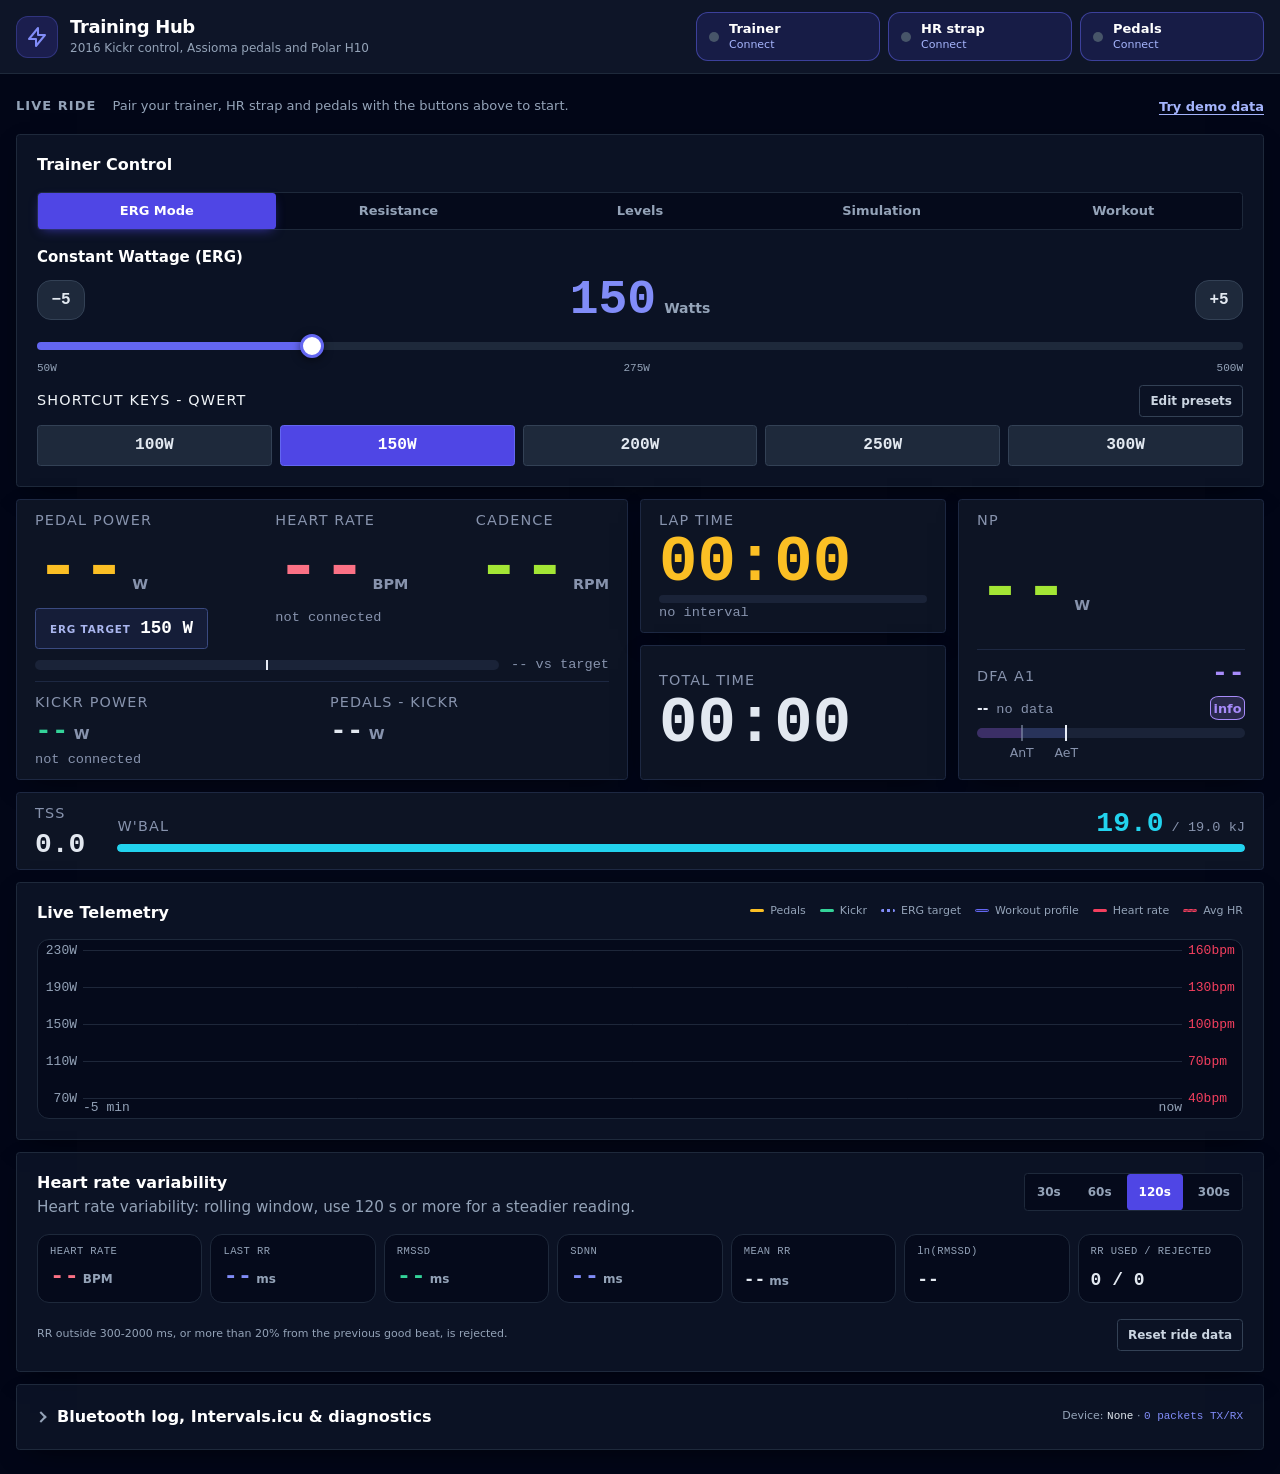
==== index.html @ 33117c52 "UI - Moved Workout to Trainer Control" ====
<!doctype html>
<html lang="en" class="dark">
  <head>
    <meta charset="UTF-8" />
    <meta name="viewport" content="width=device-width, initial-scale=1.0" />
    <meta name="theme-color" content="#0f172a" />
    <title>Wahoo Smart Trainer Control Dashboard</title>
    <link rel="icon" type="image/svg+xml" href="favicon.svg" />
    <link rel="stylesheet" href="./src/styles/styles.css" />
    <link rel="stylesheet" href="./src/styles/cockpit.css" />
  </head>
  <body class="app-body">
    <!-- Header: brand + device connections (first step of every session) -->
    <header class="app-header">
      <div class="app-header-inner">
        <div class="brand-block">
          <a href="./docs/index.html">
            <div class="brand-icon" aria-hidden="true">
              <svg fill="none" stroke="currentColor" viewBox="0 0 24 24">
                <path
                  stroke-linecap="round"
                  stroke-linejoin="round"
                  stroke-width="2"
                  d="M13 10V3L4 14h7v7l9-11h-7z"
                ></path>
              </svg></div
          ></a>
          <div class="brand-text">
            <h1 class="brand-title">Training Hub</h1>
            <p class="brand-subtitle">
              2016 Kickr control, Assioma pedals and Polar H10
            </p>
          </div>
        </div>

        <div class="device-bar" role="group" aria-label="Bluetooth devices">
          <button id="btn-trainer" type="button" class="device-button">
            <span id="dot-trainer" class="status-dot" aria-hidden="true"></span>
            <span class="device-button-body">
              <span class="device-button-heading">
                <span class="device-button-role">Trainer</span>
              </span>
              <span class="device-button-status"
                ><span id="btnText-trainer">Connect</span
                ><span id="name-trainer"></span
              ></span>
            </span>
          </button>
          <button id="btn-hr" type="button" class="device-button">
            <span id="dot-hr" class="status-dot" aria-hidden="true"></span>
            <span class="device-button-body">
              <span class="device-button-heading">
                <span class="device-button-role">HR strap</span>
                <span id="batteryHr" class="battery-badge" title="Battery level"
                  >--</span
                >
              </span>
              <span class="device-button-status"
                ><span id="btnText-hr">Connect</span><span id="name-hr"></span
              ></span>
            </span>
          </button>
          <button id="btn-pedals" type="button" class="device-button">
            <span id="dot-pedals" class="status-dot" aria-hidden="true"></span>
            <span class="device-button-body">
              <span class="device-button-heading">
                <span class="device-button-role">Pedals</span>
                <span
                  id="batteryPedals"
                  class="battery-badge"
                  title="Battery level"
                  >--</span
                >
              </span>
              <span class="device-button-status"
                ><span id="btnText-pedals">Connect</span
                ><span id="name-pedals"></span
              ></span>
            </span>
          </button>
        </div>
      </div>
    </header>

    <main class="dashboard">
      <div class="section-header">
        <div class="section-heading-group">
          <h2 id="rideCockpitTitle" class="section-title">Live ride</h2>
          <span id="demoBadge" class="demo-badge is-hidden">Demo data</span>
        </div>
        <p id="setupHint" class="setup-hint">
          <span
            >Pair your trainer, HR strap and pedals with the buttons above to
            start.</span
          >
          <button id="btn-demo" type="button" class="link-button">
            Try demo data
          </button>
        </p>
      </div>

      <!-- 2. Controls: what the rider changes during a session -->
      <div class="control-row">
        <!-- Trainer control -->
        <section class="dashboard-card" aria-labelledby="trainerControlTitle">
          <div class="card-header">
            <h2 class="card-title">Trainer Control</h2>
          </div>

          <div
            id="modeTabList"
            class="mode-tab-list"
            role="group"
            aria-label="Trainer mode"
          >
            <button
              id="tab-erg"
              type="button"
              class="mode-tab-button mode-tab-button--active"
              aria-pressed="true"
            >
              ERG Mode
            </button>
            <button
              id="tab-resistance"
              type="button"
              class="mode-tab-button"
              aria-pressed="false"
            >
              Resistance
            </button>
            <button
              id="tab-level"
              type="button"
              class="mode-tab-button"
              aria-pressed="false"
            >
              Levels
            </button>
            <button
              id="tab-sim"
              type="button"
              class="mode-tab-button"
              aria-pressed="false"
            >
              Simulation
            </button>
            <button
              id="tab-workout"
              type="button"
              class="mode-tab-button"
              aria-pressed="false"
            >
              Workout
            </button>
          </div>

          <!-- TAB 1: ERG MODE -->
          <div id="panel-erg" class="mode-panel">
            <div>
              <h3 class="mode-panel-title">Constant Wattage (ERG)</h3>
            </div>
            <div class="target-stepper">
              <button
                type="button"
                class="stepper-button"
                data-step-for="ergSlider"
                data-step="-5"
                aria-label="Decrease target by 5 watts"
              >
                &minus;5
              </button>
              <div class="target-readout">
                <span id="ergValueDisplay" class="target-value">150</span>
                <span class="target-unit">Watts</span>
              </div>
              <button
                type="button"
                class="stepper-button"
                data-step-for="ergSlider"
                data-step="5"
                aria-label="Increase target by 5 watts"
              >
                +5
              </button>
            </div>
            <div class="slider-block">
              <input
                type="range"
                id="ergSlider"
                min="50"
                max="500"
                step="5"
                value="150"
                class="range-slider"
                aria-label="ERG target in watts"
              />
              <div class="slider-scale">
                <span>50W</span>
                <span>275W</span>
                <span>500W</span>
              </div>
            </div>
            <div>
              <div class="preset-header">
                <span class="metric-label">Shortcut keys - QWERT</span>
                <button
                  id="ergEditBtn"
                  type="button"
                  class="button button--ghost button--small"
                >
                  Edit presets
                </button>
              </div>
              <div id="ergPresets" class="preset-grid"></div>
            </div>
          </div>

          <!-- TAB 2: RESISTANCE MODE (0x40) -->
          <div id="panel-resistance" class="mode-panel is-hidden">
            <div>
              <h3 class="mode-panel-title">Resistance (0 - 100%)</h3>
            </div>
            <div class="target-stepper">
              <button
                type="button"
                class="stepper-button"
                data-step-for="resistanceSlider"
                data-step="-1"
                aria-label="Decrease resistance by 5 percent"
              >
                &minus;1
              </button>
              <div class="target-readout">
                <span id="resistanceValueDisplay" class="target-value">50</span>
                <span class="target-unit">%</span>
              </div>
              <button
                type="button"
                class="stepper-button"
                data-step-for="resistanceSlider"
                data-step="1"
                aria-label="Increase resistance by 5 percent"
              >
                +1
              </button>
            </div>
            <div class="slider-block">
              <input
                type="range"
                id="resistanceSlider"
                min="0"
                max="100"
                step="1"
                value="25"
                class="range-slider"
                aria-label="Resistance in percent"
              />
              <div class="slider-scale">
                <span>0% (Easy)</span>
                <span>50%</span>
                <span>100% (Hard)</span>
              </div>
            </div>
            <div>
              <div class="preset-header">
                <span class="metric-label">Shortcut keys - QWERT</span>
                <button
                  id="resistanceEditBtn"
                  type="button"
                  class="button button--ghost button--small"
                >
                  Edit presets
                </button>
              </div>
              <div id="resistancePresets" class="preset-grid"></div>
            </div>
          </div>

          <!-- TAB 3: LEVEL MODE -->
          <div id="panel-level" class="mode-panel is-hidden">
            <div>
              <h3 class="mode-panel-title">Level Resistance (Levels 0 - 9)</h3>
            </div>
            <div class="target-stepper">
              <button
                type="button"
                class="stepper-button"
                data-step-for="levelSlider"
                data-step="-1"
                aria-label="Decrease level by 1"
              >
                &minus;1
              </button>
              <div class="target-readout">
                <span id="levelValueDisplay" class="target-value">3</span>
                <span class="target-unit">Level</span>
              </div>
              <button
                type="button"
                class="stepper-button"
                data-step-for="levelSlider"
                data-step="1"
                aria-label="Increase level by 1"
              >
                +1
              </button>
            </div>
            <div class="slider-block">
              <input
                type="range"
                id="levelSlider"
                min="0"
                max="9"
                step="1"
                value="3"
                class="range-slider"
                aria-label="Resistance level"
              />
              <div class="slider-scale">
                <span>0 (Easy)</span>
                <span>5 (Moderate)</span>
                <span>9 (Hard)</span>
              </div>
            </div>
          </div>

          <!-- TAB 4: SIM MODE -->
          <div id="panel-sim" class="mode-panel is-hidden">
            <div>
              <h3 class="mode-panel-title">
                Simulation (Mimic outdoor riding)
              </h3>
            </div>
            <div class="form-grid">
              <div class="form-field">
                <label class="form-label" for="simWeightInput"
                  >Rider + Bike Weight (kg)</label
                >
                <div class="number-input-wrapper">
                  <input
                    type="number"
                    id="simWeightInput"
                    value="75"
                    min="30"
                    max="150"
                    class="form-input"
                  />
                  <div class="custom-stepper">
                    <button
                      type="button"
                      tabindex="-1"
                      onclick="
                        document.getElementById('simWeightInput').stepUp();
                        document
                          .getElementById('simWeightInput')
                          .dispatchEvent(new Event('input'));
                      "
                    >
                      &#9650;
                    </button>
                    <button
                      type="button"
                      tabindex="-1"
                      onclick="
                        document.getElementById('simWeightInput').stepDown();
                        document
                          .getElementById('simWeightInput')
                          .dispatchEvent(new Event('input'));
                      "
                    >
                      &#9660;
                    </button>
                  </div>
                </div>
              </div>
              <div class="form-field">
                <label class="form-label" for="simCrrInput"
                  >Rolling Resistance (Crr)</label
                >
                <div class="number-input-wrapper">
                  <input
                    type="number"
                    id="simCrrInput"
                    value="0.004"
                    min="0.001"
                    max="0.02"
                    step="0.001"
                    inputmode="decimal"
                    class="form-input"
                  />
                  <div class="custom-stepper">
                    <button
                      type="button"
                      tabindex="-1"
                      onclick="
                        document.getElementById('simWeightInput').stepUp();
                        document
                          .getElementById('simWeightInput')
                          .dispatchEvent(new Event('input'));
                      "
                    >
                      &#9650;
                    </button>
                    <button
                      type="button"
                      tabindex="-1"
                      onclick="
                        document.getElementById('simWeightInput').stepDown();
                        document
                          .getElementById('simWeightInput')
                          .dispatchEvent(new Event('input'));
                      "
                    >
                      &#9660;
                    </button>
                  </div>
                </div>
              </div>
            </div>
            <div class="form-field">
              <label class="form-label" for="gradeSlider"
                >Gradient / Slope (%)</label
              >
              <div class="target-stepper">
                <button
                  type="button"
                  class="stepper-button"
                  data-step-for="gradeSlider"
                  data-step="-0.5"
                  aria-label="Decrease gradient by 0.5 percent"
                >
                  &minus;0.5
                </button>
                <div class="target-readout">
                  <span id="gradeValueDisplay" class="target-value">+0.0%</span>
                </div>
                <button
                  type="button"
                  class="stepper-button"
                  data-step-for="gradeSlider"
                  data-step="0.5"
                  aria-label="Increase gradient by 0.5 percent"
                >
                  +0.5
                </button>
              </div>
              <div class="slider-block">
                <input
                  type="range"
                  id="gradeSlider"
                  min="-15"
                  max="15"
                  step="0.5"
                  value="0"
                  class="range-slider"
                />
                <div class="slider-scale">
                  <span>-15% (Downhill)</span>
                  <span>0% (Flat)</span>
                  <span>+15% (Uphill)</span>
                </div>
              </div>
            </div>
            <button
              id="btn-send-sim"
              type="button"
              class="button button--primary button--block"
            >
              Transmit Sim Parameters
            </button>
          </div>
          <!-- TAB 5: WORKOUT (moved from its own card; all IDs unchanged) -->
          <div id="panel-workout" class="mode-panel is-hidden">
            <div class="card-header">
              <div class="card-heading-group">
                <h3 id="workoutTitle" class="mode-panel-title">
                  Workout Player (.mrc / .erg)
                </h3>
                <p id="workoutTitleDisplay" class="card-subtitle">
                  No workout loaded
                </p>
              </div>
              <div class="card-actions">
                <button
                  id="btn-stop-workout"
                  type="button"
                  class="button button--ghost button--small"
                >
                  Stop &amp; reset
                </button>
                <button
                  id="btn-save-csv-workout"
                  type="button"
                  class="button button--ghost button--small"
                >
                  Save CSV
                </button>
                <button
                  id="btn-upload-intervals"
                  type="button"
                  class="button button--ghost button--small"
                  title="Upload ride to Intervals.icu (free account supported)"
                >
                  Intervals.icu
                </button>
                <a href="./workout.html">
                  <button
                    id="btn-workout-builder"
                    type="button"
                    class="button button--ghost button--small"
                    title="Create Workout"
                  >
                    Build Workout
                  </button>
                </a>
              </div>
            </div>

            <div class="workout-primary-actions">
              <button
                id="workoutPlayBtn"
                type="button"
                class="button button--secondary"
                disabled
              >
                Play Workout
              </button>
              <label
                id="workoutFileLabel"
                class="button button--primary file-picker-button"
              >
                Load File
                <input
                  type="file"
                  id="workoutFileInput"
                  accept=".mrc,.erg"
                  class="file-picker-input"
                />
              </label>
            </div>

            <div class="stat-grid">
              <div class="stat-tile stat-tile--with-input">
                <div class="form-field">
                  <label class="stat-label" for="ftpInput">RIDER FTP</label>
                  <div class="preset-input-wrapper">
                    <input
                      type="number"
                      id="ftpInput"
                      class="preset-input"
                      min="155"
                      max="300"
                      step="1"
                      inputmode="numeric"
                      value="236"
                      aria-label="Rider FTP in Watts"
                    />
                    <span class="input-unit">W</span>
                    <div class="preset-stepper">
                      <button type="button" tabindex="-1" id="ftpIncBtn">
                        ▲
                      </button>
                      <button type="button" tabindex="-1" id="ftpDecBtn">
                        ▼
                      </button>
                    </div>
                  </div>
                </div>
              </div>
              <div class="stat-tile stat-tile--with-input">
                <div class="form-field">
                  <label class="stat-label" for="wPrimeInput"
                    >W' CAPACITY</label
                  >
                  <div class="preset-input-wrapper">
                    <input
                      type="number"
                      id="wPrimeInput"
                      class="preset-input"
                      min="5000"
                      max="40000"
                      step="500"
                      value="19000"
                    />
                    <span class="input-unit">J</span>
                    <div class="preset-stepper">
                      <button
                        type="button"
                        id="wPrimeIncBtn"
                        aria-label="Increase W'"
                      >
                        ▲
                      </button>
                      <button
                        type="button"
                        id="wPrimeDecBtn"
                        aria-label="Decrease W'"
                      >
                        ▼
                      </button>
                    </div>
                  </div>
                </div>
              </div>
              <div class="stat-tile">
                <label class="terminal-toggle-label" style="margin-left: auto">
                  <input
                    type="checkbox"
                    id="audioCuesToggle"
                    class="terminal-toggle-input"
                    checked
                  />
                  <span>Audio</span>
                </label>
              </div>
            </div>

            <div class="workout-mode-row">
              <div class="workout-mode-controls">
                <span class="workout-mode-label">Mode:</span>
                <div
                  class="toggle-group"
                  role="group"
                  aria-label="Workout mode"
                >
                  <button
                    id="btnModeErg"
                    type="button"
                    class="toggle-button toggle-button--active"
                    aria-pressed="true"
                  >
                    ERG Mode
                  </button>
                  <button
                    id="btnModeRes"
                    type="button"
                    class="toggle-button"
                    aria-pressed="false"
                  >
                    Resistance Mode
                  </button>
                </div>
              </div>
              <span id="workoutModeDisplay" class="workout-mode-display"
                >ERG (% FTP)</span
              >
            </div>
          </div>
        </section>

        <!-- Workout player -->
      </div>

      <!-- 1. Live ride cockpit: the numbers a rider checks at a glance -->
      <section class="ride-cockpit" aria-labelledby="rideCockpitTitle">
        <div class="cockpit-grid">
          <!-- HERO: power vs target -->
          <article class="cockpit-tile cockpit-tile--primary">
            <div class="power-hero">
              <div class="power-top">
                <span class="metric-label">Pedal Power</span>
                <div class="metric-reading">
                  <div class="metric-group">
                    <span
                      id="pedalPowerDisplay"
                      class="metric-value metric-value--hero-sm metric-value--amber"
                      >--</span
                    >
                    <span class="metric-unit">W</span>
                  </div>
                </div>
                <!-- <span id="pedalPowerSub" class="metric-note" -->
                <!--   >not connected</span -->
                <!-- > -->
                <span class="target-chip">
                  <span id="targetModeLabel" class="target-chip-label"
                    >ERG target</span
                  >
                  <strong id="targetDisplay" class="target-chip-value"
                    >150 W</strong
                  >
                </span>
              </div>
              <div class="power-top">
                <span class="metric-label">Heart rate</span>
                <div class="metric-reading">
                  <div class="metric-group">
                    <span
                      id="topHrDisplay"
                      class="metric-value metric-value--hero-sm metric-value--rose"
                      >--</span
                    >
                    <span class="metric-unit">BPM</span>
                  </div>
                </div>
                <span id="pedalPowerSub" class="metric-note">&nbsp;</span>
              </div>
              <div class="power-top">
                <span class="metric-label">Cadence</span>
                <div class="metric-reading">
                  <div class="metric-group">
                    <span
                      id="liveCadenceDisplay"
                      class="metric-value metric-value--hero-sm metric-value--lime"
                      >--</span
                    >
                    <span class="metric-unit">RPM</span>
                  </div>
                </div>
              </div>
            </div>

            <div class="target-deviation">
              <div class="target-bar" aria-hidden="true">
                <div id="targetBarFill" class="target-bar-fill"></div>
                <span class="target-bar-tick"></span>
              </div>
              <span id="targetDeviation" class="metric-note">-- vs target</span>
            </div>

            <div class="power-secondary">
              <div class="power-readout">
                <span class="metric-label">Kickr Power</span>
                <div class="metric-reading">
                  <div class="metric-group">
                    <span
                      id="trainerPowerDisplay"
                      class="metric-value metric-value--medium metric-value--emerald"
                      >--</span
                    >
                    <span class="metric-unit">W</span>
                  </div>
                </div>
                <span id="trainerPowerSub" class="metric-note"
                  >not connected</span
                >
              </div>
              <div class="power-readout">
                <span class="metric-label">Pedals - Kickr</span>
                <div class="metric-reading">
                  <div class="metric-group">
                    <span
                      id="deltaDisplay"
                      class="metric-value metric-value--medium"
                      >--</span
                    >
                    <span class="metric-unit">W</span>
                  </div>
                </div>
                <span id="deltaSub" class="metric-note">&nbsp;</span>
              </div>
            </div>
          </article>

          <!-- Intervals: time -->
          <article class="cockpit-tile cockpit-tile--interval">
            <span id="intervalLabel" class="metric-label">Lap Time</span>
            <div class="metric-reading">
              <span
                id="intervalTimeDisplay"
                class="metric-value metric-value--xl metric-value--amber"
                >00:00</span
              >
            </div>
            <div class="progress-bar" aria-hidden="true">
              <div id="intervalProgressFill" class="progress-bar-fill"></div>
            </div>
            <span id="intervalSub" class="metric-note">no interval</span>
          </article>

          <!-- Total Time -->
          <article class="cockpit-tile cockpit-tile--cadence">
            <span class="metric-label">Total Time</span>
            <div class="metric-reading">
              <span id="totalTimeDisplay" class="metric-value metric-value--xl"
                >--</span
              >
            </div>
            <span id="cadenceSub" class="metric-note is-hidden">&nbsp;</span>
          </article>

          <!-- Normalised Power + DFA a1 gauge -->
          <article class="cockpit-tile cockpit-tile--hr">
            <span class="metric-label">NP</span>
            <div class="metric-reading">
              <div class="metric-group">
                <span
                  id="npDisplay"
                  class="metric-value metric-value--hero-sm metric-value--lime"
                  >--</span
                >
                <span class="metric-unit">W</span>
              </div>
            </div>

            <div class="dfa">
              <div class="dfa-head">
                <span class="metric-label">DFA a1</span>
                <span
                  id="dfaA1Display"
                  class="metric-value metric-value--medium metric-value--violet"
                  >--</span
                >
              </div>

              <!-- ...gauge and dfa-scale stay as they are... -->

              <div class="dfa-zone">
                <span id="dfaZone" class="dfa-zone-name">--</span>
                <span id="dfaZoneNote" class="metric-note">no data</span>
                <details class="dfa-info">
                  <summary aria-label="What do AeT and AnT mean?">info</summary>
                  <div class="dfa-info-panel">
                    <p>
                      DFA a1 measures how organised your heartbeat timing is. It
                      falls as effort rises.
                    </p>
                    <p>
                      <strong>Above 0.75:</strong> easy, below your aerobic
                      threshold (AeT, the top of zone 2).
                    </p>
                    <p>
                      <strong>0.50 to 0.75:</strong> moderate, between the two
                      thresholds.
                    </p>
                    <p>
                      <strong>Below 0.50:</strong> hard, beyond your anaerobic
                      threshold (AnT, close to FTP).
                    </p>
                    <p class="metric-note">Values are population averages.</p>
                  </div>
                </details>
              </div>
              <div class="dfa-gauge" aria-hidden="true">
                <span class="dfa-tick dfa-tick--ant"></span>
                <span class="dfa-tick dfa-tick--aet"></span>
                <span id="dfaMarker" class="dfa-marker is-hidden"></span>
              </div>
              <div class="dfa-scale" aria-hidden="true">
                <span
                  class="dfa-scale-label dfa-scale-label--ant"
                  title="Anaerobic threshold, DFA a1 about 0.50"
                  >AnT</span
                >
                <span
                  class="dfa-scale-label dfa-scale-label--aet"
                  title="Aerobic threshold, DFA a1 about 0.75"
                  >AeT</span
                >
              </div>
            </div>
          </article>

          <!-- Slow metrics strip -->
          <div class="cockpit-strip">
            <div class="strip-item">
              <span class="metric-label">TSS</span>
              <span id="tssDisplay" class="metric-value metric-value--medium"
                >0.0</span
              >
            </div>
            <div class="strip-item strip-item--wbal">
              <div class="wbal-head">
                <span class="metric-label">W'bal</span>
                <span class="wbal-values">
                  <span
                    id="wPrimeBalDisplay"
                    class="metric-value metric-value--medium metric-value--cyan"
                    >19.5</span
                  >
                  <span class="metric-note"
                    >/ <span id="wPrimeMaxDisplay">19.5</span> kJ</span
                  >
                </span>
              </div>
              <div class="progress-bar progress-bar--wbal" aria-hidden="true">
                <div id="wPrimeBalFill" class="progress-bar-fill"></div>
              </div>
            </div>
          </div>
        </div>
      </section>

      <!-- 3. Power trend -->
      <section class="dashboard-card" aria-labelledby="powerTrendTitle">
        <div class="card-header">
          <div class="card-heading-group">
            <h2 id="powerTrendTitle" class="card-title">Live Telemetry</h2>
          </div>
          <div class="chart-legend">
            <span class="chart-legend-item"
              ><span
                class="chart-legend-swatch chart-legend-swatch--pedals"
              ></span
              >Pedals</span
            >
            <span class="chart-legend-item"
              ><span
                class="chart-legend-swatch chart-legend-swatch--trainer"
              ></span
              >Kickr</span
            >
            <span class="chart-legend-item"
              ><span
                class="chart-legend-swatch chart-legend-swatch--target"
              ></span
              >ERG target</span
            >
            <span class="chart-legend-item"
              ><span
                class="chart-legend-swatch"
                style="
                  background-color: rgba(99, 102, 241, 0.25);
                  border: 1px solid #6366f1;
                "
              ></span
              >Workout profile</span
            >
            <span class="chart-legend-item"
              ><span
                class="chart-legend-swatch"
                style="background-color: #f43f5e"
              ></span
              >Heart rate</span
            >
            <span class="chart-legend-item"
              ><span
                class="chart-legend-swatch"
                style="
                  background-color: rgba(244, 63, 94, 0.6);
                  border: 1px dashed #f43f5e;
                "
              ></span
              >Avg HR</span
            >
          </div>
        </div>
        <canvas
          id="powerChart"
          class="chart-canvas chart-canvas--power"
          role="img"
          aria-label="Training Data: Power, Workout Profile, and Heart Rate"
        ></canvas>
      </section>

      <!-- 4. Heart rate variability -->
      <section class="dashboard-card" aria-labelledby="hrvTitle">
        <div class="card-header">
          <div class="card-heading-group">
            <h2 id="hrvTitle" class="card-title">Heart rate variability</h2>
            <p class="card-subtitle">
              Heart rate variability: rolling window, use 120 s or more for a
              steadier reading.
            </p>
          </div>
          <div class="toggle-group" role="group" aria-label="HRV window">
            <button id="win-30" type="button" class="toggle-button">30s</button>
            <button id="win-60" type="button" class="toggle-button">60s</button>
            <button id="win-120" type="button" class="toggle-button">
              120s
            </button>
            <button id="win-300" type="button" class="toggle-button">
              300s
            </button>
          </div>
        </div>

        <div class="hrv-stat-grid">
          <div class="stat-tile">
            <span class="stat-label">HEART RATE</span>
            <span class="stat-reading"
              ><span
                id="liveHrDisplay"
                class="stat-value stat-value--large stat-value--rose"
                >--</span
              ><span class="stat-unit">BPM</span></span
            >
          </div>
          <div class="stat-tile">
            <span class="stat-label">LAST RR</span>
            <span class="stat-reading"
              ><span
                id="liveRrDisplay"
                class="stat-value stat-value--large stat-value--indigo"
                >--</span
              ><span class="stat-unit">ms</span></span
            >
          </div>
          <div class="stat-tile">
            <span class="stat-label">RMSSD</span>
            <span class="stat-reading"
              ><span
                id="rmssdDisplay"
                class="stat-value stat-value--large stat-value--emerald"
                >--</span
              ><span class="stat-unit">ms</span></span
            >
          </div>
          <div class="stat-tile">
            <span class="stat-label">SDNN</span>
            <span class="stat-reading"
              ><span
                id="sdnnDisplay"
                class="stat-value stat-value--large stat-value--indigo"
                >--</span
              ><span class="stat-unit">ms</span></span
            >
          </div>
          <div class="stat-tile">
            <span class="stat-label">MEAN RR</span>
            <span class="stat-reading"
              ><span id="meanRrDisplay" class="stat-value">--</span
              ><span class="stat-unit">ms</span></span
            >
          </div>
          <div class="stat-tile">
            <span class="stat-label">ln(RMSSD)</span>
            <span class="stat-reading"
              ><span id="lnRmssdDisplay" class="stat-value">--</span></span
            >
          </div>
          <div class="stat-tile">
            <span class="stat-label">RR USED / REJECTED</span>
            <span class="stat-value"
              ><span id="rrCountDisplay">0</span> /
              <span id="rejectedDisplay">0</span></span
            >
          </div>
        </div>

        <div class="card-footer">
          <p class="card-footnote">
            RR outside 300-2000 ms, or more than 20% from the previous good
            beat, is rejected.
          </p>
          <button
            id="btn-reset-telemetry"
            type="button"
            class="button button--ghost button--small"
          >
            Reset ride data
          </button>
        </div>
      </section>

      <!-- 5. Diagnostics & Intervals.icu Settings -->
      <details id="diagnosticsPanel" class="dashboard-card diagnostics-panel">
        <summary class="diagnostics-summary">
          <span class="diagnostics-summary-title"
            >Bluetooth log, Intervals.icu &amp; diagnostics</span
          >
          <span class="diagnostics-summary-meta">
            Device:
            <span id="deviceNameLabel" class="diagnostics-device-name"
              >None</span
            >
            &middot;
            <span id="packetCountLabel" class="diagnostics-packet-count"
              >0 packets TX/RX</span
            >
          </span>
        </summary>
        <div class="diagnostics-body">
          <!-- Intervals.icu free API integration -->
          <div class="bluetooth-profile" style="margin-bottom: 1rem">
            <div class="bluetooth-profile-header">
              <h3 class="bluetooth-profile-title">
                Intervals.icu Sync (Free Account API)
              </h3>
              <span class="bluetooth-profile-service"
                >POST /api/v1/athlete/{id}/activities</span
              >
            </div>
            <p class="card-subtitle" style="margin-bottom: 0.75rem">
              Find your Athlete ID (e.g. <code>i12345</code>) and API Key under
              <strong>Settings &rarr; Developer Settings</strong> in
              Intervals.icu. Stored locally in your browser only.
            </p>
            <form onsubmit="return false;">
              <div class="form-grid">
                <div class="form-field">
                  <label class="form-label" for="intervalsAthleteId"
                    >Athlete ID</label
                  >
                  <input
                    type="text"
                    id="intervalsAthleteId"
                    placeholder="i12345 or 0"
                    class="form-input"
                    autocomplete="username"
                  />
                </div>
                <div class="form-field">
                  <label class="form-label" for="intervalsApiKey"
                    >API Key</label
                  >
                  <input
                    type="password"
                    id="intervalsApiKey"
                    placeholder="Paste Intervals.icu API key"
                    class="form-input"
                    autocomplete="current-password"
                  />
                </div>
              </div>
            </form>

            <div
              style="
                margin-top: 0.75rem;
                display: flex;
                gap: 0.5rem;
                align-items: center;
              "
            >
              <button
                id="btn-save-intervals"
                type="button"
                class="button button--secondary button--small"
              >
                Save Credentials
              </button>
              <button
                id="btn-sync-intervals-now"
                type="button"
                class="button button--primary button--small"
              >
                Upload Current Ride Now
              </button>
              <span id="intervalsStatusMsg" class="metric-note"></span>
            </div>
          </div>

          <div class="terminal">
            <div class="terminal-header">
              <div class="terminal-title-group">
                <span
                  class="window-control-dot window-control-dot--red"
                  aria-hidden="true"
                ></span>
                <span
                  class="window-control-dot window-control-dot--amber"
                  aria-hidden="true"
                ></span>
                <span
                  class="window-control-dot window-control-dot--emerald"
                  aria-hidden="true"
                ></span>
                <span class="terminal-title">Bluetooth Terminal</span>
              </div>
              <div class="terminal-controls">
                <label class="terminal-toggle-label">
                  <input
                    type="checkbox"
                    id="logTelemetryToggle"
                    class="terminal-toggle-input"
                  />
                  <span>Log HR / power packets</span>
                </label>
                <button
                  id="btn-clear-console"
                  type="button"
                  class="button button--ghost button--small"
                >
                  Clear
                </button>
              </div>
            </div>
            <div id="terminalLog" class="terminal-output" role="log">
              <div class="terminal-line">
                [System] Ready to connect to Wahoo trainer via Web Bluetooth...
              </div>
              <div class="terminal-line">
                [System] Ensure your browser supports Web Bluetooth (Chrome,
                Edge, Opera).
              </div>
            </div>
          </div>

          <div class="bluetooth-profile">
            <div class="bluetooth-profile-header">
              <h3 class="bluetooth-profile-title">Active Bluetooth Profile</h3>
              <span class="bluetooth-profile-service"
                >UUID Service: 0x1818</span
              >
            </div>
            <div>
              <span class="bluetooth-profile-label"
                >WAHOO TRAINER CHARACTERISTIC</span
              >
              <span class="bluetooth-profile-value"
                >A026E005-0A7D-4AB3-97FA-F1500F9FEB8B</span
              >
            </div>
            <span class="bluetooth-profile-unlock"
              >Unlock Seq: [0x20, 0xEE, 0xFC]</span
            >
          </div>
        </div>
      </details>
    </main>

    <!-- Modal Notification Banner -->
    <div id="notificationModal" class="modal-overlay is-hidden">
      <div
        class="modal-card"
        role="dialog"
        aria-modal="true"
        aria-labelledby="modalTitle"
      >
        <div class="modal-header-row">
          <svg
            fill="none"
            stroke="currentColor"
            viewBox="0 0 24 24"
            aria-hidden="true"
          >
            <path
              stroke-linecap="round"
              stroke-linejoin="round"
              stroke-width="2"
              d="M13 16h-1v-4h-1m1-4h.01M21 12a9 9 0 11-18 0 9 9 0 0118 0z"
            ></path>
          </svg>
          <h3 id="modalTitle" class="modal-title">Notice</h3>
        </div>
        <p id="modalMessage" class="modal-message">
          Message content goes here.
        </p>
        <div id="modalActions" class="modal-actions">
          <button
            id="modalDefaultBtn"
            type="button"
            class="button button--primary"
          >
            Got it
          </button>
        </div>
      </div>
    </div>
    <script type="module" src="./src/main.js"></script>
  </body>
</html>
---- src/styles/styles.css ----
/* ============================================================
         DESIGN TOKENS
         ============================================================ */
:root {
  --color-page: #020617;
  --color-surface: #0f172a;
  --color-card: rgba(15, 23, 42, 0.7);
  --color-inset: rgba(2, 6, 23, 0.6);
  --color-control: #1e293b;
  --color-control-hover: #334155;
  --color-border: #1e293b;
  --color-border-strong: #334155;
  --color-text: #f1f5f9;
  --color-heading: #ffffff;
  --color-text-soft: #cbd5e1;
  --color-text-secondary: #94a3b8;
  --color-brand: #6366f1;
  --color-brand-strong: #4f46e5;
  --color-brand-deep: #4338ca;
  --color-brand-text: #818cf8;
  --color-brand-text-light: #a5b4fc;
  --color-emerald: #34d399;
  --color-amber: #fbbf24;
  --color-rose: #fb7185;
  --font-sans:
    Inter, ui-sans-serif, system-ui, -apple-system, "Segoe UI", Roboto,
    Helvetica, Arial, sans-serif;
  --font-mono:
    ui-monospace, SFMono-Regular, Menlo, Monaco, Consolas, "Liberation Mono",
    monospace;
  --radius-card: 0.225rem;
  --radius-tile: 0.75rem;
  --radius-control: 0.225rem;
  --layout-gap: 1rem;
}

/* ============================================================
         BASE
         ============================================================ */
*,
*::before,
*::after {
  box-sizing: border-box;
}

html {
  -webkit-text-size-adjust: 100%;
  text-size-adjust: 100%;
}

.app-body {
  margin: 0;
  min-height: 100vh;
  display: flex;
  flex-direction: column;
  background-color: var(--color-page);
  color: var(--color-text);
  font-family: var(--font-sans);
  line-height: 1.5;
  -webkit-font-smoothing: antialiased;
  -moz-osx-font-smoothing: grayscale;
}

h1,
h2,
h3,
p,
dl,
dd {
  margin: 0;
}

/* Completely remove native browser spin buttons */

button[aria-busy="true"] {
  opacity: 0.6;
  cursor: progress;
}

input[type="number"]::-webkit-inner-spin-button,
input[type="number"]::-webkit-outer-spin-button {
  -webkit-appearance: none;
  margin: 0;
}

input[type="number"] {
  -moz-appearance: textfield;
}

/* Wrapper to position custom arrows inside the input box */
.number-input-wrapper {
  position: relative;
  display: flex;
  align-items: center;
}

.number-input-wrapper .form-input {
  width: 100%;
  padding-right: 2.25rem; /* Make room for the custom arrows */
}

/* Custom theme-matching stepper container */
.custom-stepper {
  position: absolute;
  right: 4px;
  top: 4px;
  bottom: 4px;
  display: flex;
  flex-direction: column;
  width: 24px;
  border-left: 1px solid #334155;
  background: #0f172a;
  border-radius: 0 0.25rem 0.25rem 0;
  overflow: hidden;
}

.custom-stepper button {
  flex: 1;
  background: transparent;
  border: none;
  color: #94a3b8;
  font-size: 8px;
  display: flex;
  align-items: center;
  justify-content: center;
  cursor: pointer;
  transition:
    background 0.15s,
    color 0.15s;
}

.custom-stepper button:hover {
  background: #1e293b;
  color: #6366f1; /* Matches your indigo theme */
}
button,
input {
  font-family: inherit;
}

button {
  cursor: pointer;
  touch-action: manipulation;
}

:focus-visible {
  outline: 2px solid var(--color-brand-text-light);
  outline-offset: 2px;
}

.is-hidden,
.hidden {
  display: none !important;
}

/* ============================================================
         HEADER: BRAND + DEVICE CONNECTIONS
         ============================================================ */
.app-header {
  z-index: 20;
  background-color: rgba(15, 23, 42, 0.94);
  border-bottom: 1px solid var(--color-border);
}

.app-header-inner {
  max-width: 80rem;
  margin: 0 auto;
  padding: 0.75rem 1rem;
  display: flex;
  flex-direction: column;
  gap: 0.75rem;
}

.brand-block {
  display: flex;
  align-items: center;
  gap: 0.75rem;
  min-width: 0;
  flex: 1 1 auto;
}

.brand-icon {
  flex-shrink: 0;
  display: flex;
  align-items: center;
  justify-content: center;
  padding: 0.5rem;
  background-color: rgba(79, 70, 229, 0.2);
  border: 1px solid rgba(99, 102, 241, 0.3);
  border-radius: var(--radius-tile);
  color: var(--color-brand-text);
}

.brand-icon svg {
  display: block;
  width: 1.5rem;
  height: 1.5rem;
}

.brand-text {
  min-width: 0;
}

.brand-title {
  font-size: 1.125rem;
  font-weight: 700;
  letter-spacing: -0.02em;
  line-height: 1.25;
  color: var(--color-heading);
}

.brand-subtitle {
  font-size: 0.75rem;
  color: var(--color-text-secondary);
  white-space: nowrap;
  overflow: hidden;
  text-overflow: ellipsis;
}

.device-bar {
  display: grid;
  grid-template-columns: repeat(3, minmax(0, 1fr));
  gap: 0.5rem;
  flex-shrink: 0;
}

.device-button {
  display: flex;
  align-items: center;
  gap: 0.625rem;
  min-width: 0;
  min-height: 3rem;
  padding: 0.5rem 0.75rem;
  text-align: left;
  color: var(--color-text);
  background-color: rgba(79, 70, 229, 0.16);
  border: 1px solid rgba(99, 102, 241, 0.5);
  border-radius: var(--radius-tile);
  transition:
    background-color 0.15s ease,
    border-color 0.15s ease;
}

.device-button:hover {
  background-color: rgba(79, 70, 229, 0.3);
  border-color: var(--color-brand);
}

.device-button--connecting {
  cursor: progress;
}

.device-button--connected {
  background-color: rgba(16, 185, 129, 0.1);
  border-color: rgba(52, 211, 153, 0.4);
}

.device-button--connected:hover {
  background-color: rgba(16, 185, 129, 0.18);
  border-color: var(--color-emerald);
}

.device-button-body {
  display: flex;
  flex-direction: column;
  flex: 1;
  min-width: 0;
  line-height: 1.3;
}

.device-button-heading {
  display: flex;
  align-items: center;
  justify-content: space-between;
  gap: 0.375rem;
}

.device-button-role {
  font-size: 0.8125rem;
  font-weight: 600;
  color: var(--color-heading);
  white-space: nowrap;
  overflow: hidden;
  text-overflow: ellipsis;
}

.device-button-status {
  display: block;
  font-size: 0.6875rem;
  color: var(--color-brand-text-light);
  white-space: nowrap;
  overflow: hidden;
  text-overflow: ellipsis;
}

.device-button--connected .device-button-status {
  color: var(--color-text-secondary);
}

.status-dot {
  flex-shrink: 0;
  width: 0.625rem;
  height: 0.625rem;
  border-radius: 50%;
  background-color: #475569;
}

.status-dot--connecting {
  background-color: var(--color-amber);
  animation: status-pulse 1s ease-in-out infinite;
}

.status-dot--connected {
  background-color: var(--color-emerald);
  box-shadow: 0 0 0 3px rgba(52, 211, 153, 0.2);
}

@keyframes status-pulse {
  0%,
  100% {
    opacity: 1;
  }
  50% {
    opacity: 0.35;
  }
}

.battery-badge {
  display: none;
  flex-shrink: 0;
  padding: 0 0.3125rem;
  font-family: var(--font-mono);
  font-size: 0.625rem;
  font-weight: 600;
  color: var(--color-emerald);
  border: 1px solid rgba(52, 211, 153, 0.35);
  border-radius: 0.25rem;
}

.battery-badge--known {
  display: inline-block;
}

/* ============================================================
         PAGE LAYOUT
         ============================================================ */
.dashboard {
  flex: 1;
  width: 100%;
  max-width: 80rem;
  margin: 0 auto;
  padding: 1rem;
  display: flex;
  flex-direction: column;
  gap: var(--layout-gap);
}

.control-row {
  display: grid;
  grid-template-columns: minmax(0, 1fr);
  gap: var(--layout-gap);
}

.section-header {
  display: flex;
  flex-wrap: wrap;
  align-items: center;
  justify-content: space-between;
  gap: 0.375rem 1rem;
}

.section-heading-group {
  display: flex;
  align-items: center;
  gap: 0.625rem;
}

.section-title {
  font-size: 0.8125rem;
  font-weight: 700;
  letter-spacing: 0.08em;
  text-transform: uppercase;
  color: var(--color-text-secondary);
}

.demo-badge {
  padding: 0.125rem 0.5rem;
  font-size: 0.6875rem;
  font-weight: 700;
  letter-spacing: 0.06em;
  text-transform: uppercase;
  color: #1c1917;
  background-color: var(--color-amber);
  border-radius: 999px;
}

.setup-hint {
  display: flex;
  flex-grow: 1;
  justify-content: space-between;
  flex-wrap: wrap;
  align-items: center;
  gap: 0.125rem 0.625rem;
  font-size: 0.8125rem;
  color: var(--color-text-secondary);
}

.link-button {
  min-height: 2rem;
  padding: 0.25rem 0;
  font-size: 0.8125rem;
  font-weight: 600;
  color: var(--color-brand-text-light);
  background: none;
  border: 0;
  text-decoration: underline;
  text-underline-offset: 3px;
}

.link-button:hover {
  color: var(--color-heading);
}

/* ============================================================
         LIVE RIDE COCKPIT
         ============================================================ */
.cockpit-grid {
  display: grid;
  grid-template-columns: repeat(2, minmax(0, 1fr));
  gap: 0.75rem;
}

.cockpit-tile {
  display: flex;
  flex-direction: column;
  gap: 0.375rem;
  min-width: 0;
  padding: 1rem;
  background-color: var(--color-card);
  border: 1px solid var(--color-border);
  border-radius: var(--radius-card);
  box-shadow: 0 10px 30px -14px rgba(0, 0, 0, 0.7);
}

.cockpit-tile--power {
  grid-column: 1 / -1;
  border-color: rgba(99, 102, 241, 0.4);
  background-image: linear-gradient(
    135deg,
    rgba(79, 70, 229, 0.16),
    rgba(15, 23, 42, 0) 60%
  );
}

.cockpit-tile--time {
  grid-column: 1 / -1;
  flex-direction: row;
  gap: 1rem;
}

.cockpit-tile-header {
  display: flex;
  flex-wrap: wrap;
  align-items: center;
  justify-content: space-between;
  gap: 0.375rem 0.75rem;
}

.target-chip {
  display: inline-flex;
  align-items: baseline;
  gap: 0.5rem;
  padding: 0.25rem 0.75rem;
  white-space: nowrap;
  background-color: rgba(99, 102, 241, 0.18);
  border: 1px solid rgba(99, 102, 241, 0.45);
  border-radius: 999px;
}

.target-chip-label {
  font-size: 0.625rem;
  font-weight: 700;
  letter-spacing: 0.08em;
  text-transform: uppercase;
  color: var(--color-brand-text-light);
}

.target-chip-value {
  font-family: var(--font-mono);
  font-size: 1.0625rem;
  font-weight: 800;
  font-variant-numeric: tabular-nums;
  color: var(--color-heading);
}

.power-readouts {
  display: grid;
  grid-template-columns: repeat(2, minmax(0, 1fr));
  gap: 0.75rem 1rem;
  margin-top: 0.25rem;
}

.power-readout {
  display: flex;
  flex-direction: column;
  gap: 0.25rem;
  min-width: 0;
}

.power-readout--delta {
  grid-column: 1 / -1;
  flex-direction: row;
  flex-wrap: wrap;
  align-items: baseline;
  gap: 0.25rem 0.75rem;
  padding-top: 0.625rem;
  border-top: 1px solid var(--color-border);
}

.time-readout {
  display: flex;
  flex-direction: column;
  gap: 0.25rem;
  flex: 1;
  min-width: 0;
}

.metric-label-detail {
  font-weight: 500;
  letter-spacing: 0.02em;
  text-transform: none;
}

.metric-reading {
  display: flex;
  align-items: baseline;
  gap: 0.375rem;
  white-space: nowrap;
}

.metric-value {
  font-family: var(--font-mono);
  font-size: 1.5rem;
  font-weight: 800;
  font-variant-numeric: tabular-nums;
  line-height: 1;
  color: #e2e8f0;
}

.metric-value--hero {
  font-size: clamp(2.5rem, 9vw, 3.5rem);
}

.metric-value--large {
  font-size: clamp(1.75rem, 6vw, 2.25rem);
}

.metric-value--medium {
  font-size: clamp(1.5rem, 5vw, 1.875rem);
}

.metric-value--small {
  font-size: 1.25rem;
}

.metric-value--indigo {
  color: var(--color-brand-text);
}

.metric-value--emerald {
  color: var(--color-emerald);
}

.metric-value--amber {
  color: var(--color-amber);
}

.metric-value--rose {
  color: var(--color-rose);
}

.metric-unit {
  font-size: 0.8125rem;
  font-weight: 600;
  color: var(--color-text-secondary);
}

.metric-note {
  min-height: 1rem;
  font-family: var(--font-mono);
  font-size: 0.6875rem;
  line-height: 1.4;
  color: var(--color-text-secondary);
}

.metric-secondary {
  display: flex;
  flex-wrap: wrap;
  align-items: baseline;
  gap: 0.25rem 0.5rem;
  margin-top: auto;
  padding-top: 0.5rem;
  border-top: 1px solid var(--color-border);
}

/* ============================================================
         CARDS
         ============================================================ */
.dashboard-card {
  display: flex;
  flex-direction: column;
  gap: 1rem;
  min-width: 0;
  padding: 1rem;
  background-color: var(--color-card);
  border: 1px solid var(--color-border);
  border-radius: var(--radius-card);
  box-shadow: 0 10px 30px -14px rgba(0, 0, 0, 0.7);
}

.card-header {
  display: flex;
  flex-wrap: wrap;
  align-items: flex-start;
  justify-content: space-between;
  gap: 0.5rem 1rem;
}

.card-heading-group {
  min-width: 0;
  flex: 1 1 14rem;
}

.card-title {
  font-size: 1rem;
  font-weight: 700;
  line-height: 1.3;
  color: var(--color-heading);
}

.card-subtitle {
  margin-top: 0.125rem;
  font-size: 0.95rem;
  line-height: 1.45;
  color: var(--color-text-secondary);
}

.card-actions {
  display: flex;
  flex-wrap: wrap;
  gap: 0.5rem;
}

.card-footer {
  display: flex;
  flex-wrap: wrap;
  align-items: center;
  justify-content: space-between;
  gap: 0.75rem;
}

.card-footnote {
  flex: 1 1 16rem;
  font-size: 0.6875rem;
  line-height: 1.5;
  color: var(--color-text-secondary);
}

/* ============================================================
         BUTTONS
         ============================================================ */
.button {
  display: inline-flex;
  align-items: center;
  justify-content: center;
  gap: 0.375rem;
  min-height: 2.75rem;
  padding: 0.5rem 0.875rem;
  font-size: 0.8125rem;
  font-weight: 600;
  white-space: nowrap;
  border: 1px solid transparent;
  border-radius: var(--radius-control);
  transition:
    background-color 0.15s ease,
    border-color 0.15s ease,
    color 0.15s ease;
}

.button--primary {
  color: var(--color-heading);
  background-color: var(--color-brand-strong);
  border-color: rgba(99, 102, 241, 0.8);
  box-shadow: 0 8px 16px -8px rgba(79, 70, 229, 0.8);
}

.button--primary:hover {
  background-color: var(--color-brand);
}

.button--primary:active {
  background-color: var(--color-brand-deep);
}

.button--secondary {
  color: var(--color-text);
  background-color: var(--color-control);
  border-color: rgba(51, 65, 85, 0.8);
}

.button--secondary:hover {
  background-color: var(--color-control-hover);
}

.button--ghost {
  color: var(--color-text-soft);
  background-color: transparent;
  border-color: var(--color-border-strong);
}

.button--ghost:hover {
  color: var(--color-heading);
  background-color: var(--color-control);
}

.button--small {
  min-height: 2rem;
  padding: 0.25rem 0.625rem;
  font-size: 0.75rem;
}

.button--block {
  width: 100%;
  min-height: 3rem;
  font-size: 0.875rem;
}

.button:disabled {
  opacity: 0.5;
  cursor: not-allowed;
  box-shadow: none;
}

.toggle-group {
  display: inline-flex;
  gap: 0.1875rem;
  background-color: var(--color-inset);
  border: 1px solid var(--color-border);
  border-radius: var(--radius-control);
}

.toggle-button {
  min-height: 2.25rem;
  padding: 0.25rem 0.75rem;
  font-size: 0.75rem;
  font-weight: 600;
  color: var(--color-text-secondary);
  background-color: transparent;
  border: 0;
  border-radius: var(--radius-control);
  transition:
    background-color 0.15s ease,
    color 0.15s ease;
}

.toggle-button:hover {
  color: var(--color-heading);
  background-color: rgba(51, 65, 85, 0.5);
}

.toggle-button--active,
.toggle-button--active:hover {
  color: var(--color-heading);
  background-color: var(--color-brand-strong);
}

/* ============================================================
         TRAINER CONTROL
         ============================================================ */
.control-status {
  display: flex;
  align-items: baseline;
  gap: 0.5rem;
  font-size: 0.75rem;
  line-height: 1.45;
  color: var(--color-text-secondary);
}

.control-status::before {
  content: "";
  flex-shrink: 0;
  width: 0.5rem;
  height: 0.5rem;
  border-radius: 50%;
  background-color: #475569;
}

.control-status--ok::before {
  background-color: var(--color-emerald);
}

.control-status--warn {
  color: var(--color-amber);
}

.control-status--warn::before {
  background-color: var(--color-amber);
}

.mode-tab-list {
  display: grid;
  grid-template-columns: repeat(2, minmax(0, 1fr));
  gap: 0.25rem;
  background-color: var(--color-inset);
  border: 1px solid var(--color-border);
  border-radius: var(--radius-control);
}

.mode-tab-button {
  min-height: 2.25rem;
  padding: 0.375rem 0.5rem;
  font-size: 0.8125rem;
  font-weight: 600;
  line-height: 1.2;
  color: var(--color-text-secondary);
  background-color: transparent;
  border: 0;
  border-radius: var(--radius-control);
  transition:
    background-color 0.15s ease,
    color 0.15s ease;
}

.mode-tab-button:hover {
  color: #e2e8f0;
  background-color: rgba(51, 65, 85, 0.45);
}

.mode-tab-button--active,
.mode-tab-button--active:hover {
  color: var(--color-heading);
  background-color: var(--color-brand-strong);
  box-shadow: 0 4px 12px -4px rgba(79, 70, 229, 0.7);
}

/* .mode-tab-button--on-trainer::after { */
/*   content: ""; */
/*   display: inline-block; */
/*   width: 0.4375rem; */
/*   height: 0.4375rem; */
/*   margin-left: 0.375rem; */
/*   vertical-align: middle; */
/*   border-radius: 50%; */
/*   background-color: var(--color-text-secondary); */
/* } */

.mode-tab-list--trainer-connected .mode-tab-button--on-trainer::after {
  background-color: var(--color-emerald);
}

.mode-panel {
  display: flex;
  flex-direction: column;
  gap: 0.5rem;
}

.mode-panel-title {
  font-size: 0.9375rem;
  font-weight: 700;
  color: var(--color-heading);
}

.mode-panel-description {
  margin-top: 0.125rem;
  font-size: 0.75rem;
  color: var(--color-text-secondary);
}

.target-stepper {
  display: grid;
  grid-template-columns: auto minmax(0, 1fr) auto;
  align-items: center;
  gap: 0.75rem;
}

.stepper-button {
  width: 3rem;
  height: 2.5rem;
  font-family: var(--font-mono);
  font-size: 1rem;
  font-weight: 700;
  color: #e2e8f0;
  background-color: var(--color-control);
  border: 1px solid var(--color-border-strong);
  border-radius: 0.875rem;
  transition:
    background-color 0.15s ease,
    border-color 0.15s ease,
    transform 0.1s ease;
}

.stepper-button:hover {
  color: var(--color-heading);
  background-color: var(--color-control-hover);
  border-color: var(--color-brand);
}

.stepper-button:active {
  background-color: var(--color-brand-strong);
  transform: scale(0.96);
}

.target-readout {
  display: flex;
  align-items: baseline;
  justify-content: center;
  gap: 0.5rem;
  white-space: nowrap;
}

.target-value {
  font-family: var(--font-mono);
  font-size: clamp(2.25rem, 8vw, 3rem);
  font-weight: 800;
  font-variant-numeric: tabular-nums;
  line-height: 1;
  color: var(--color-brand-text);
}

.target-unit {
  font-size: 0.875rem;
  font-weight: 600;
  color: var(--color-text-secondary);
}

.slider-block {
  display: flex;
  flex-direction: column;
}

.range-slider {
  --slider-fill: 50%;
  width: 100%;
  height: 1.75rem;
  margin: 0;
  background: transparent;
  -webkit-appearance: none;
  appearance: none;
  cursor: pointer;
}

.range-slider::-webkit-slider-runnable-track {
  height: 0.5rem;
  border-radius: 999px;
  background: linear-gradient(
    to right,
    var(--color-brand) 0 var(--slider-fill),
    var(--color-control) var(--slider-fill) 100%
  );
}

.range-slider::-webkit-slider-thumb {
  -webkit-appearance: none;
  appearance: none;
  width: 1.5rem;
  height: 1.5rem;
  margin-top: -0.5rem;
  border-radius: 50%;
  background-color: #ffffff;
  border: 3px solid var(--color-brand);
  box-shadow: 0 2px 8px rgba(0, 0, 0, 0.5);
}

.range-slider::-moz-range-track {
  height: 0.5rem;
  border-radius: 999px;
  background-color: var(--color-control);
}

.range-slider::-moz-range-progress {
  height: 0.5rem;
  border-radius: 999px;
  background-color: var(--color-brand);
}

.range-slider::-moz-range-thumb {
  width: 1.125rem;
  height: 1.125rem;
  border-radius: 50%;
  background-color: #ffffff;
  border: 3px solid var(--color-brand);
}

.slider-scale {
  display: flex;
  justify-content: space-between;
  font-family: var(--font-mono);
  font-size: 0.6875rem;
  color: var(--color-text-secondary);
}

.preset-header {
  display: flex;
  align-items: center;
  justify-content: space-between;
  gap: 0.75rem;
  margin-bottom: 0.5rem;
}

.preset-grid {
  display: grid;
  grid-template-columns: repeat(5, minmax(0, 1fr));
  gap: 0.5rem;
}

.preset-button,
.preset-input {
  width: 100%;
  min-width: 0;
  min-height: 2.55rem;
  padding: 0.25rem;
  font-family: var(--font-mono);
  font-size: 1.0125rem;
  font-weight: 700;
  text-align: center;
  border-radius: var(--radius-control);
}

.preset-input::-webkit-inner-spin-button,
.preset-input::-webkit-outer-spin-button {
  -webkit-appearance: none;
  appearance: none;
  margin: 0;
  display: none; /* belt and braces: removes the reserved width in Chrome */
}

.preset-input {
  -moz-appearance: textfield;
  appearance: textfield;
}

#ftpInput,
#wPrimeInput {
  padding-right: 2.85rem;
  background-color: transparent;
}

.input-unit {
  position: absolute;
  top: 50%;
  right: 2em;
  transform: translateY(-50%);
  pointer-events: none;
  color: var(--color-brand-text-light);
}

.preset-input-wrapper {
  position: relative;
  display: flex;
  align-items: center;
  width: 100%;
}

.preset-input-wrapper .preset-input {
  width: 100%;
  padding-right: 2rem; /* Make room for the stepper buttons */
  text-align: center;
  /* background-color: #0f172a; */
  /* color: #f8fafc; */
  /* border: 1px solid #334155; */
  /* border-radius: 0.375rem; */
  /* font-family: var(--font-mono, monospace); */
  /* font-size: 0.875rem; */
  /* outline: none; */
  transition: border-color 0.15s ease;
}

.preset-input-wrapper .preset-input:focus {
  border-color: #6366f1;
}

/* Hide native browser spinners */
.preset-input::-webkit-inner-spin-button,
.preset-input::-webkit-outer-spin-button {
  -webkit-appearance: none;
  margin: 0;
}
.preset-input {
  -moz-appearance: textfield;
}

/* Custom theme-matching stepper container */
.preset-stepper {
  position: absolute;
  right: 2px;
  top: 2px;
  bottom: 2px;
  display: flex;
  flex-direction: column;
  width: 20px;
  background: #0f172a;
  border-left: 1px solid #334155;
  border-radius: 0 0.3rem 0.3rem 0;
  overflow: hidden;
}

.preset-stepper button {
  flex: 1;
  background: transparent;
  border: none;
  color: #94a3b8;
  font-size: 7px;
  display: flex;
  align-items: center;
  justify-content: center;
  cursor: pointer;
  padding: 0;
  transition:
    background 0.15s,
    color 0.15s;
}

.preset-stepper button:hover {
  background: #1e293b;
  color: #6366f1;
}

.preset-button {
  color: #e2e8f0;
  background-color: var(--color-control);
  border: 1px solid var(--color-border-strong);
  transition:
    background-color 0.15s ease,
    border-color 0.15s ease;
}

.preset-button:hover {
  color: var(--color-heading);
  background-color: var(--color-control-hover);
  border-color: var(--color-brand);
}

.preset-button--active,
.preset-button--active:hover {
  color: var(--color-heading);
  background-color: var(--color-brand-strong);
  border-color: var(--color-brand);
}

.preset-input {
  color: var(--color-brand-text-light);
  background-color: var(--color-page);
  border: 1px solid var(--color-brand);
  -moz-appearance: textfield;
  appearance: textfield;
}

.preset-input::-webkit-outer-spin-button,
.preset-input::-webkit-inner-spin-button {
  -webkit-appearance: none;
  margin: 0;
}

.form-grid {
  display: grid;
  grid-template-columns: minmax(0, 1fr);
  gap: 0.75rem;
}

.form-field {
  display: flex;
  flex-direction: column;
  gap: 0.5rem;
  min-width: 0;
}

.form-label {
  font-size: 0.75rem;
  font-weight: 600;
  color: var(--color-text-soft);
}

.form-input {
  width: 100%;
  min-height: 2.75rem;
  padding: 0.5rem 0.75rem;
  font-family: var(--font-mono);
  font-size: 0.875rem;
  color: var(--color-text);
  background-color: var(--color-page);
  border: 1px solid var(--color-border-strong);
  border-radius: var(--radius-control);
  transition: border-color 0.15s ease;
}

.form-input:focus {
  outline: none;
  border-color: var(--color-brand);
}

.form-input--compact {
  width: 5.5rem;
  min-height: 2.25rem;
  padding: 0.25rem 0.5rem;
}

/* ============================================================
         WORKOUT PLAYER
         ============================================================ */
.workout-primary-actions {
  display: grid;
  grid-template-columns: minmax(0, 1.6fr) minmax(0, 1fr);
  gap: 0.5rem;
}

.workout-primary-actions .button {
  min-height: 3rem;
  font-size: 0.875rem;
}

.file-picker-button {
  position: relative;
  cursor: pointer;
}

.file-picker-button:focus-within {
  outline: 2px solid var(--color-brand-text-light);
  outline-offset: 2px;
}

.file-picker-input {
  position: absolute;
  inset: 0;
  width: 100%;
  height: 100%;
  opacity: 0;
  font-size: 0;
  cursor: pointer;
}

.stat-grid {
  display: grid;
  grid-template-columns: repeat(3, minmax(0, 1fr));
  gap: 0.5rem;
}

.stat-tile {
  display: flex;
  flex-direction: column;
  justify-content: space-between;
  gap: 0.25rem;
  min-width: 0;
  padding: 0.625rem 0.75rem;
  background-color: var(--color-inset);
  border: 1px solid var(--color-border);
  border-radius: var(--radius-tile);
}

.stat-tile--with-input {
  flex-direction: row;
  align-items: flex-end;
}

.stat-label {
  font-family: var(--font-mono);
  font-size: 0.65625rem;
  letter-spacing: 0.04em;
  line-height: 1.3;
  color: var(--color-text-secondary);
}

.stat-reading {
  display: flex;
  align-items: baseline;
  gap: 0.25rem;
  white-space: nowrap;
}

.stat-value {
  font-family: var(--font-mono);
  font-size: 1.125rem;
  font-weight: 800;
  font-variant-numeric: tabular-nums;
  line-height: 1.2;
  color: #e2e8f0;
}

.stat-value--large {
  font-size: 1.5rem;
}

.stat-value--indigo {
  color: var(--color-brand-text);
}

.stat-value--emerald {
  color: var(--color-emerald);
}

.stat-value--rose {
  color: var(--color-rose);
}

.stat-unit {
  font-size: 0.75rem;
  font-weight: 600;
  color: var(--color-text-secondary);
}

.workout-mode-row {
  display: flex;
  flex-wrap: wrap;
  align-items: center;
  justify-content: space-between;
  gap: 0.5rem 0.75rem;
  padding-top: 0.75rem;
  border-top: 1px solid var(--color-border);
}

.workout-mode-controls {
  display: flex;
  align-items: center;
  gap: 0.5rem;
}

.workout-mode-label {
  font-size: 0.75rem;
  color: var(--color-text-secondary);
}

.workout-mode-display {
  font-family: var(--font-mono);
  font-size: 0.75rem;
  color: var(--color-brand-text);
}

/* ============================================================
         CHARTS
         ============================================================ */
.chart-canvas {
  display: block;
  width: 100%;
  background-color: var(--color-inset);
  border: 1px solid var(--color-border);
  border-radius: var(--radius-tile);
}

.chart-canvas--workout {
  height: 130px;
}

.chart-canvas--power {
  height: 180px;
}

.chart-legend {
  display: flex;
  flex-wrap: wrap;
  gap: 0.25rem 0.875rem;
  font-size: 0.6875rem;
  color: var(--color-text-secondary);
}

.chart-legend-item {
  display: inline-flex;
  align-items: center;
  gap: 0.375rem;
}

.chart-legend-swatch {
  width: 0.875rem;
  height: 0.1875rem;
  border-radius: 999px;
}

.chart-legend-swatch--trainer {
  background-color: var(--color-emerald);
}

.chart-legend-swatch--pedals {
  background-color: var(--color-amber);
}

.chart-legend-swatch--target {
  background-image: repeating-linear-gradient(
    to right,
    var(--color-brand-text) 0 3px,
    transparent 3px 6px
  );
}

/* ============================================================
         HEART RATE VARIABILITY
         ============================================================ */
.hrv-stat-grid {
  display: grid;
  grid-template-columns: repeat(2, minmax(0, 1fr));
  gap: 0.5rem;
}

/* ============================================================
         DIAGNOSTICS: BLUETOOTH LOG + PROFILE
         ============================================================ */
.dashboard-card.diagnostics-panel {
  display: block;
  padding: 0;
}

.diagnostics-summary {
  display: flex;
  flex-wrap: wrap;
  align-items: center;
  justify-content: space-between;
  gap: 0.375rem 1rem;
  padding: 1rem;
  cursor: pointer;
  list-style: none;
  border-radius: var(--radius-card);
}

.diagnostics-summary::-webkit-details-marker {
  display: none;
}

.diagnostics-summary-title {
  display: inline-flex;
  align-items: center;
  gap: 0.75rem;
  font-size: 1rem;
  font-weight: 700;
  color: var(--color-heading);
}

.diagnostics-summary-title::before {
  content: "";
  width: 0.5rem;
  height: 0.5rem;
  border-right: 2px solid var(--color-text-secondary);
  border-bottom: 2px solid var(--color-text-secondary);
  transform: rotate(-45deg);
  transition: transform 0.15s ease;
}

.diagnostics-panel[open] .diagnostics-summary-title::before {
  transform: rotate(45deg);
}

.diagnostics-summary-meta {
  font-size: 0.6875rem;
  color: var(--color-text-secondary);
}

.diagnostics-device-name {
  font-family: var(--font-mono);
  color: #e2e8f0;
}

.diagnostics-packet-count {
  font-family: var(--font-mono);
  color: var(--color-brand-text);
}

.diagnostics-body {
  display: grid;
  grid-template-columns: minmax(0, 1fr);
  gap: 1rem;
  padding: 0 1rem 1rem;
}

.terminal {
  display: flex;
  flex-direction: column;
  min-width: 0;
  overflow: hidden;
  border: 1px solid var(--color-border);
  border-radius: var(--radius-tile);
}

.terminal-header {
  display: flex;
  flex-wrap: wrap;
  align-items: center;
  justify-content: space-between;
  gap: 0.5rem 0.75rem;
  padding: 0.625rem 0.75rem;
  background-color: rgba(15, 23, 42, 0.6);
  border-bottom: 1px solid var(--color-border);
}

.terminal-title-group {
  display: flex;
  align-items: center;
  gap: 0.5rem;
}

.window-control-dot {
  width: 0.75rem;
  height: 0.75rem;
  border-radius: 50%;
}

.window-control-dot--red {
  background-color: rgba(239, 68, 68, 0.8);
}

.window-control-dot--amber {
  background-color: rgba(245, 158, 11, 0.8);
}

.window-control-dot--emerald {
  background-color: rgba(16, 185, 129, 0.8);
}

.terminal-title {
  margin-left: 0.25rem;
  font-family: var(--font-mono);
  font-size: 0.75rem;
  font-weight: 600;
  color: var(--color-text-soft);
}

.terminal-controls {
  display: flex;
  flex-wrap: wrap;
  align-items: center;
  gap: 0.5rem 0.75rem;
}

.terminal-toggle-label {
  display: flex;
  align-items: center;
  gap: 0.375rem;
  min-height: 2rem;
  font-size: 1rem;
  color: var(--color-text-secondary);
  cursor: pointer;
  margin: auto;
  user-select: none;
}

.terminal-toggle-input {
  width: 1rem;
  height: 1rem;
  margin: 0;
  accent-color: var(--color-brand);
  cursor: pointer;
}

.terminal-output {
  display: flex;
  flex-direction: column;
  gap: 0.375rem;
  height: 18rem;
  padding: 0.75rem;
  overflow-y: auto;
  overflow-wrap: anywhere;
  font-family: var(--font-mono);
  font-size: 0.75rem;
  line-height: 1.5;
  background-color: rgba(2, 6, 23, 0.8);
}

.terminal-line {
  flex-shrink: 0;
  color: var(--color-text-secondary);
}

.terminal-line--success {
  color: var(--color-emerald);
}

.terminal-line--info {
  color: var(--color-brand-text);
}

.terminal-line--warning {
  color: var(--color-amber);
}

.terminal-line--error {
  color: var(--color-rose);
}

.terminal-line--data {
  color: var(--color-brand-text-light);
}

.bluetooth-profile {
  display: flex;
  flex-direction: column;
  gap: 0.75rem;
  min-width: 0;
  padding: 0.875rem;
  background-color: var(--color-inset);
  border: 1px solid var(--color-border);
  border-radius: var(--radius-tile);
}

.bluetooth-profile-header {
  display: flex;
  flex-wrap: wrap;
  align-items: center;
  justify-content: space-between;
  gap: 0.25rem 0.75rem;
}

.bluetooth-profile-title {
  font-size: 0.8125rem;
  font-weight: 600;
  letter-spacing: 0.05em;
  text-transform: uppercase;
  color: var(--color-text-secondary);
}

.bluetooth-profile-service {
  font-family: var(--font-mono);
  font-size: 0.75rem;
  color: var(--color-brand-text);
}

.bluetooth-profile-label {
  display: block;
  font-family: var(--font-mono);
  font-size: 0.65625rem;
  letter-spacing: 0.04em;
  color: var(--color-text-secondary);
}

.bluetooth-profile-value {
  font-family: var(--font-mono);
  font-size: 0.75rem;
  font-weight: 600;
  overflow-wrap: anywhere;
  color: var(--color-brand-text-light);
}

.bluetooth-profile-unlock {
  align-self: flex-start;
  padding: 0.25rem 0.625rem;
  font-size: 0.6875rem;
  font-weight: 500;
  color: var(--color-emerald);
  background-color: rgba(16, 185, 129, 0.1);
  border: 1px solid rgba(16, 185, 129, 0.25);
  border-radius: 0.375rem;
}

/* ============================================================
         MODAL
         ============================================================ */
.modal-overlay {
  position: fixed;
  inset: 0;
  z-index: 50;
  display: flex;
  align-items: center;
  justify-content: center;
  padding: 1rem;
  background-color: rgba(2, 6, 23, 0.8);
  -webkit-backdrop-filter: blur(4px);
  backdrop-filter: blur(4px);
}

.modal-card {
  display: flex;
  flex-direction: column;
  gap: 1rem;
  width: 100%;
  max-width: 28rem;
  padding: 1.5rem;
  background-color: var(--color-surface);
  border: 1px solid var(--color-border-strong);
  border-radius: var(--radius-card);
  box-shadow: 0 25px 50px -12px rgba(0, 0, 0, 0.8);
}

.modal-header-row {
  display: flex;
  align-items: center;
  gap: 0.75rem;
  color: var(--color-brand-text);
}

.modal-header-row svg {
  flex-shrink: 0;
  width: 1.5rem;
  height: 1.5rem;
}

.modal-title {
  font-size: 1.125rem;
  font-weight: 700;
  color: var(--color-heading);
}

.modal-message {
  font-size: 0.875rem;
  color: var(--color-text-soft);
}

.modal-actions {
  display: flex;
  flex-wrap: wrap;
  justify-content: flex-end;
  gap: 0.75rem;
  padding-top: 0.5rem;
}

#btn-stop-workout {
  border-color: rgba(99, 102, 241, 0.5);
  background-color: rgba(79, 70, 229, 0.16);
  color: white;
}

#btn-save-csv-workout {
  border-color: rgba(99, 102, 241, 0.5);
  background-color: rgba(79, 70, 229, 0.16);
}

#btn-upload-intervals {
  color: var(--color-rose);
}

#btn-workout-builder {
  color: var(--color-amber);
}

/* ============================================================
         RESPONSIVE
         ============================================================ */
@media (pointer: coarse) {
  .button--small {
    min-height: 2.5rem;
  }
}

@media (min-width: 480px) {
  .mode-tab-list {
    grid-template-columns: repeat(5, minmax(0, 1fr));
  }
}

@media (min-width: 640px) {
  :root {
    --layout-gap: 0.75rem;
  }

  .dashboard {
    padding: 1rem;
  }

  .dashboard-card {
    padding: 1.25rem;
  }

  .cockpit-grid {
    grid-template-columns: repeat(3, minmax(0, 1fr));
  }

  .cockpit-tile--time {
    grid-column: auto;
    flex-direction: column;
    gap: 0.625rem;
  }

  .time-readout {
    flex: 0 0 auto;
  }

  .time-readout--interval {
    padding-top: 0.625rem;
    border-top: 1px solid var(--color-border);
  }

  .power-readouts {
    grid-template-columns: minmax(0, 1.15fr) minmax(0, 1.15fr) minmax(0, 1fr);
  }

  .power-readout--delta {
    grid-column: auto;
    flex-direction: column;
    flex-wrap: nowrap;
    align-items: stretch;
    gap: 0.25rem;
    padding-top: 0;
    padding-left: 1rem;
    border-top: 0;
    border-left: 1px solid var(--color-border);
  }

  .form-grid {
    grid-template-columns: repeat(2, minmax(0, 1fr));
  }

  .hrv-stat-grid {
    grid-template-columns: repeat(4, minmax(0, 1fr));
  }

  .diagnostics-summary {
    padding: 1.25rem;
  }

  .diagnostics-body {
    padding: 0 1.25rem 1.25rem;
  }
}

@media (min-width: 768px) {
  .app-header {
    position: sticky;
    top: 0;
    -webkit-backdrop-filter: blur(10px);
    backdrop-filter: blur(10px);
  }

  .app-header-inner {
    flex-direction: row;
    align-items: center;
    justify-content: space-between;
    gap: 1.5rem;
    padding: 0.75rem 0.75rem;
  }

  .device-bar {
    grid-template-columns: repeat(3, minmax(9.5rem, 11.5rem));
  }
}

@media (min-width: 1024px) {
  :root {
    --layout-gap: 0.75rem;
  }

  .app-header-inner {
    padding: 0.75rem 1rem;
  }

  .dashboard {
    padding: 1rem 1rem 1.5rem;
  }

  .cockpit-grid {
    grid-template-columns: minmax(0, 2.3fr) repeat(3, minmax(0, 1fr));
  }

  .cockpit-tile--power {
    grid-column: auto;
  }

  .metric-value--hero {
    font-size: clamp(2.75rem, 4vw, 3.75rem);
  }

  .metric-value--large {
    font-size: 2.25rem;
  }

  .metric-value--medium {
    font-size: 1.75rem;
  }

  .control-row {
    grid-template-columns: 1fr;
  }

  .hrv-stat-grid {
    grid-template-columns: repeat(7, minmax(0, 1fr));
  }

  .diagnostics-body {
    grid-template-columns: minmax(0, 2fr) minmax(0, 1fr);
    align-items: start;
  }
}

@media (prefers-reduced-motion: reduce) {
  *,
  *::before,
  *::after {
    animation-duration: 0.01ms !important;
    transition-duration: 0.01ms !important;
  }
}
---- src/styles/cockpit.css ----
/* ---------- Tokens (one colour per meaning) ---------- */
.ride-cockpit {
  --ck-tile: #0d1424;
  --ck-border: #1d2842;
  --ck-text: #e8edf7;
  --ck-muted: #8793ad;
  --ck-track: #1a2338;

  --ck-amber: #fbbf24; /* pedal power */
  --ck-emerald: #34d399; /* Kickr power */
  --ck-rose: #fb7185; /* heart rate  */
  --ck-violet: #a78bfa; /* DFA a1      */
  --ck-cyan: #22d3ee; /* W'bal       */
  --ck-lime: #a3e635; /* cadence     */
  --ck-warn: #f97316; /* W'bal low   */

  --ck-mono: var(
    --font-mono,
    ui-monospace,
    "JetBrains Mono",
    "SF Mono",
    Menlo,
    Consolas,
    monospace
  );
  color: var(--ck-text);
  --border-radius: 0.225rem;
}

/* ---------- Grid ---------- */
.cockpit-grid {
  display: grid;
  grid-template-columns: 2fr 1fr 1fr;
  grid-template-rows: minmax(0, 1fr) minmax(0, 1fr) auto;
  grid-template-areas:
    "power interval hr"
    "power cadence  hr"
    "strip strip    strip";
  gap: 12px;
  min-height: 22rem;
}
.cockpit-tile--primary {
  grid-area: power;
}
.cockpit-tile--interval {
  grid-area: interval;
}
.cockpit-tile--cadence {
  grid-area: cadence;
}
.cockpit-tile--hr {
  grid-area: hr;
}
.cockpit-strip {
  grid-area: strip;
}

.cockpit-tile,
.cockpit-strip {
  background: var(--ck-tile);
  border: 1px solid var(--ck-border);
  border-radius: 0.225rem;
  padding: 10px 18px;
  min-width: 0;
}
.cockpit-tile {
  display: flex;
  flex-direction: column;
  justify-content: space-between;
  gap: 0;
}

/* ---------- Type ---------- */
.metric-label {
  font-size: 0.9rem;
  letter-spacing: 0.08em;
  text-transform: uppercase;
  color: var(--ck-muted);
  white-space: nowrap;
}
.metric-label-detail {
  text-transform: none;
  letter-spacing: 0;
}
.metric-note {
  font-size: 0.85rem;
  color: var(--ck-muted);
  white-space: nowrap;
}
.metric-unit {
  font-size: 0.9rem;
  color: var(--ck-muted);
  white-space: nowrap;
}
.metric-reading {
  display: flex;
  flex-direction: column;
  align-items: baseline;
  gap: 0.35em;
  min-width: 0;
}
.metric-value {
  font-family: var(--ck-mono);
  font-weight: 700;
  line-height: 1;
  white-space: nowrap;
  font-variant-numeric: tabular-nums;
}
.metric-value--hero {
  font-size: clamp(3.5rem, 8vw, 7.5rem);
}
.metric-value--hero-sm {
  font-size: clamp(3rem, 6vw, 5rem);
}
.metric-value--xl {
  font-size: clamp(2.75rem, 5vw, 4.75rem);
}
.metric-value--medium {
  font-size: clamp(1.25rem, 2.2vw, 1.75rem);
}

.metric-value--amber {
  color: var(--ck-amber);
}
.metric-value--emerald {
  color: var(--ck-emerald);
}
.metric-value--rose {
  color: var(--ck-rose);
}
.metric-value--violet {
  color: var(--ck-violet);
}
.metric-value--cyan {
  color: var(--ck-cyan);
}
.metric-value--lime {
  color: var(--ck-lime);
}

.is-hidden {
  display: none;
}

/* ---------- Power tile ---------- */
.cockpit-tile-header {
  display: flex;
  justify-content: space-between;
  align-items: center;
  gap: 12px;
}
.target-chip {
  display: inline-flex;
  align-items: baseline;
  gap: 0.6em;
  padding: 6px 14px;
  border: 1px solid #3a4a80;
  border-radius: var(--border-radius);
  background: #151d38;
}
.target-chip-label {
  font-size: 0.65rem;
  letter-spacing: 0.08em;
  text-transform: uppercase;
  color: #aab6ee;
}
.target-chip-value {
  font-family: var(--ck-mono);
  font-size: 1.1rem;
  white-space: nowrap;
}

.power-hero {
  display: flex;
  flex-direction: row;
  justify-content: space-between;
  gap: 4px;
}
.power-top {
  display: flex;
  flex-direction: column;
  justify-content: flex-start;
}
.power-top--align-center {
  display: flex;
  flex-direction: column;
  justify-content: space-between;
  align-items: center;
}
/* Deviation bar: centre = on target, fill grows left (under) or right (over) */
.target-deviation {
  display: flex;
  align-items: center;
  gap: 12px;
}
.target-bar {
  position: relative;
  flex: 1;
  height: 10px;
  border-radius: 999px;
  background: var(--ck-track);
  overflow: hidden;
}
.target-bar-fill {
  position: absolute;
  top: 0;
  bottom: 0;
  left: 50%;
  width: 0;
  background: var(--ck-amber);
  border-radius: 999px;
  transition:
    left 0.2s linear,
    width 0.2s linear;
}
.target-bar-tick {
  position: absolute;
  top: -2px;
  bottom: -2px;
  left: calc(50% - 1px);
  width: 2px;
  background: var(--ck-text);
}
#targetDeviation {
  min-width: 7.5ch;
  text-align: right;
  font-family: var(--ck-mono);
}

.power-secondary {
  display: grid;
  grid-template-columns: 1fr 1fr;
  gap: 16px;
  padding-top: 10px;
  border-top: 1px solid var(--ck-border);
}
.power-readout {
  display: flex;
  flex-direction: column;
  gap: 4px;
  min-width: 0;
}

/* ---------- Interval / progress bars ---------- */
.cockpit-tile--interval,
.cockpit-tile--cadence {
  justify-content: center;
}

.progress-bar {
  height: 8px;
  border-radius: 999px;
  background: var(--ck-track);
  overflow: hidden;
}
.progress-bar-fill {
  height: 100%;
  width: 0;
  background: var(--ck-text);
  border-radius: inherit;
  transition: width 0.3s linear;
}
.progress-bar--wbal .progress-bar-fill {
  background: var(--ck-cyan);
}
.progress-bar--wbal.is-low .progress-bar-fill {
  background: var(--ck-warn);
}

/* ---------- Heart rate + DFA gauge ---------- */
.cockpit-tile--hr {
  justify-content: space-between;
}
.dfa {
  display: flex;
  flex-direction: column;
  gap: 8px;
  padding-top: 10px;
  border-top: 1px solid var(--ck-border);
}
.dfa-head {
  display: flex;
  justify-content: space-between;
  align-items: baseline;
}

/* Scale 0.25 -> 1.75: AnT 0.50 = 16.67%, AeT 0.75 = 33.33% */
.dfa-gauge {
  position: relative;
  height: 10px;
  border-radius: 999px;
  background: linear-gradient(
    90deg,
    #3b2f66 0 16.667%,
    #28335a 16.667% 33.333%,
    var(--ck-track) 33.333% 100%
  );
}
.dfa-tick {
  position: absolute;
  top: -3px;
  bottom: -3px;
  width: 2px;
  margin-left: -1px;
  background: var(--ck-muted);
}
.dfa-tick--ant {
  left: 16.667%;
  opacity: 0.6;
}
.dfa-tick--aet {
  left: 33.333%;
  background: var(--ck-text);
}

.dfa-scale {
  position: relative;
  height: 2.2em;
  font-size: 0.65rem;
  color: var(--ck-muted);
}
.dfa-scale-label {
  position: absolute;
  top: 0;
  transform: translateX(-50%);
  text-align: center;
  line-height: 1.2;
  white-space: nowrap;
  font-size: 1.2em;
}
.dfa-scale-label--ant {
  left: 16.667%;
}
.dfa-scale-label--aet {
  left: 33.333%;
}

.dfa-marker {
  position: absolute;
  top: -4px;
  width: 6px;
  height: 18px;
  margin-left: -3px;
  border-radius: 3px;
  background: var(--ck-violet);
  box-shadow: 0 0 0 2px var(--ck-tile);
  transition: left 0.3s linear;
}
.dfa-zone {
  position: relative;
  display: flex;
  align-items: baseline;
  gap: 8px;
  min-height: 1.4em;
}
.dfa-zone-name {
  font-size: 0.85rem;
  font-weight: 600;
  white-space: nowrap;
}
.dfa-zone .dfa-info {
  margin-left: auto;
}

.dfa-info summary {
  list-style: none;
  cursor: pointer;
  width: 35px;
  height: 24px;
  display: grid;
  place-items: center;
  border-radius: 25%;
  background: rgba(167, 139, 250, 0.18);
  border: 1px solid var(--ck-violet);
  color: var(--ck-violet);
  font-size: 0.8rem;
  font-weight: 700;
  user-select: none;
}
.dfa-info summary::-webkit-details-marker {
  display: none;
}
.dfa-info summary:hover,
.dfa-info[open] summary {
  background: var(--ck-violet);
  color: #0d1424;
}

.dfa-info-panel {
  position: absolute;
  right: 0;
  bottom: calc(100% + 8px);
  width: min(17rem, 80vw);
  padding: 12px 14px;
  background: #141d33;
  border: 1px solid #2a3a5e;
  border-radius: 10px;
  box-shadow: 0 8px 24px rgba(0, 0, 0, 0.45);
  z-index: 10;
  font-size: 0.9rem;
}
.dfa-info-panel strong {
  color: var(--ck-violet);
}
.dfa-info-intro {
  margin: 0 0 8px;
  font-size: 0.72rem;
  color: var(--ck-muted);
}
.dfa-info-rows {
  margin: 0;
}
.dfa-info-rows > div {
  padding: 8px 0;
  border-top: 1px solid var(--ck-border);
}
.dfa-info-rows dt {
  display: flex;
  justify-content: space-between;
  font-size: 0.85rem;
  font-weight: 700;
  color: var(--ck-text);
}
.dfa-num {
  font-family: var(--ck-mono);
  font-weight: 600;
  color: var(--ck-violet);
}
.dfa-info-rows dd {
  margin: 2px 0 0;
  font-size: 0.72rem;
  color: var(--ck-muted);
} /* ---------- Slow-metrics strip ---------- */
.cockpit-strip {
  display: grid;
  grid-template-columns: repeat(1, auto) 1fr;
  gap: 32px;
  align-items: center;
}
.strip-item {
  display: flex;
  flex-direction: column;
  gap: 6px;
  min-width: 0;
}
.wbal-head {
  display: flex;
  justify-content: space-between;
  align-items: baseline;
  gap: 12px;
}
.wbal-values {
  display: inline-flex;
  align-items: baseline;
  gap: 0.5em;
}

/* ---------- Narrow screens ---------- */
@media (max-width: 760px) {
  .cockpit-grid {
    grid-template-columns: 1fr 1fr;
    grid-template-rows: auto;
    grid-template-areas:
      "power power"
      "interval cadence"
      "hr hr"
      "strip strip";
    min-height: 0;
  }
  .cockpit-strip {
    grid-template-columns: repeat(3, auto);
    gap: 16px 24px;
  }
  .strip-item--wbal {
    grid-column: 1 / -1;
  }
}

@media (prefers-reduced-motion: reduce) {
  .target-bar-fill,
  .progress-bar-fill,
  .dfa-marker {
    transition: none;
  }
}
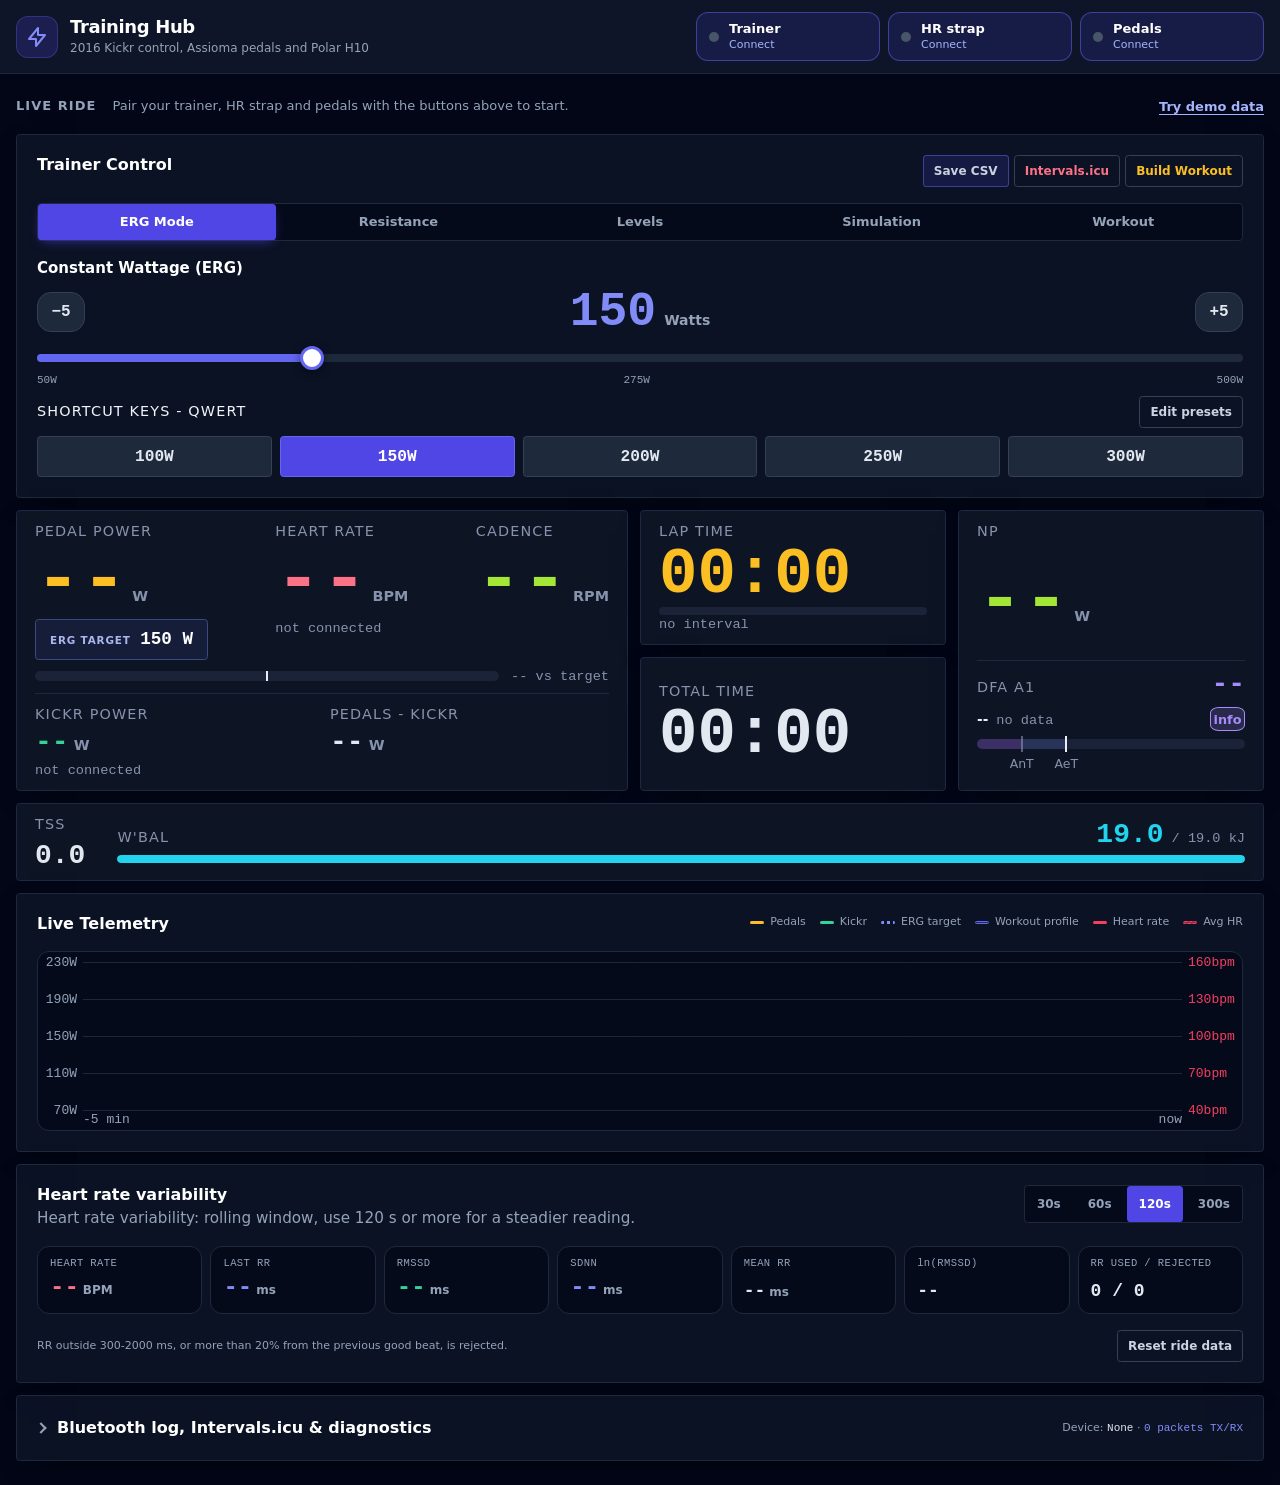
==== commit 32992211: "Fix - Reset Button disabled if no workout loaded" ====
--- a/index.html
+++ b/index.html
@@ -105,6 +105,33 @@
         <section class="dashboard-card" aria-labelledby="trainerControlTitle">
           <div class="card-header">
             <h2 class="card-title">Trainer Control</h2>
+            <div class="workout-buttons">
+              <button
+                id="btn-save-csv-workout"
+                type="button"
+                class="button button--ghost button--small"
+              >
+                Save CSV
+              </button>
+              <button
+                id="btn-upload-intervals"
+                type="button"
+                class="button button--ghost button--small"
+                title="Upload ride to Intervals.icu (free account supported)"
+              >
+                Intervals.icu
+              </button>
+              <a href="./workout.html">
+                <button
+                  id="btn-workout-builder"
+                  type="button"
+                  class="button button--ghost button--small"
+                  title="Create Workout"
+                >
+                  Build Workout
+                </button>
+              </a>
+            </div>
           </div>
 
           <div
@@ -481,40 +508,6 @@
                   No workout loaded
                 </p>
               </div>
-              <div class="card-actions">
-                <button
-                  id="btn-stop-workout"
-                  type="button"
-                  class="button button--ghost button--small"
-                >
-                  Stop &amp; reset
-                </button>
-                <button
-                  id="btn-save-csv-workout"
-                  type="button"
-                  class="button button--ghost button--small"
-                >
-                  Save CSV
-                </button>
-                <button
-                  id="btn-upload-intervals"
-                  type="button"
-                  class="button button--ghost button--small"
-                  title="Upload ride to Intervals.icu (free account supported)"
-                >
-                  Intervals.icu
-                </button>
-                <a href="./workout.html">
-                  <button
-                    id="btn-workout-builder"
-                    type="button"
-                    class="button button--ghost button--small"
-                    title="Create Workout"
-                  >
-                    Build Workout
-                  </button>
-                </a>
-              </div>
             </div>
 
             <div class="workout-primary-actions">
@@ -524,13 +517,21 @@
                 class="button button--secondary"
                 disabled
               >
-                Play Workout
+                Start Workout
+              </button>
+              <button
+                id="btn-stop-workout"
+                type="button"
+                class="button button--ghost button--small"
+                disabled
+              >
+                Stop &amp; reset
               </button>
               <label
                 id="workoutFileLabel"
                 class="button button--primary file-picker-button"
               >
-                Load File
+                Load Workout
                 <input
                   type="file"
                   id="workoutFileInput"
--- a/src/styles/styles.css
+++ b/src/styles/styles.css
@@ -733,6 +733,8 @@
   width: 100%;
   min-height: 3rem;
   font-size: 0.875rem;
+  max-width: 400px;
+  margin: auto;
 }
 
 .button:disabled {
@@ -1209,8 +1211,8 @@
          ============================================================ */
 .workout-primary-actions {
   display: grid;
-  grid-template-columns: minmax(0, 1.6fr) minmax(0, 1fr);
-  gap: 0.5rem;
+  grid-template-columns: 1fr 1fr 1fr;
+  gap: 1rem;
 }
 
 .workout-primary-actions .button {
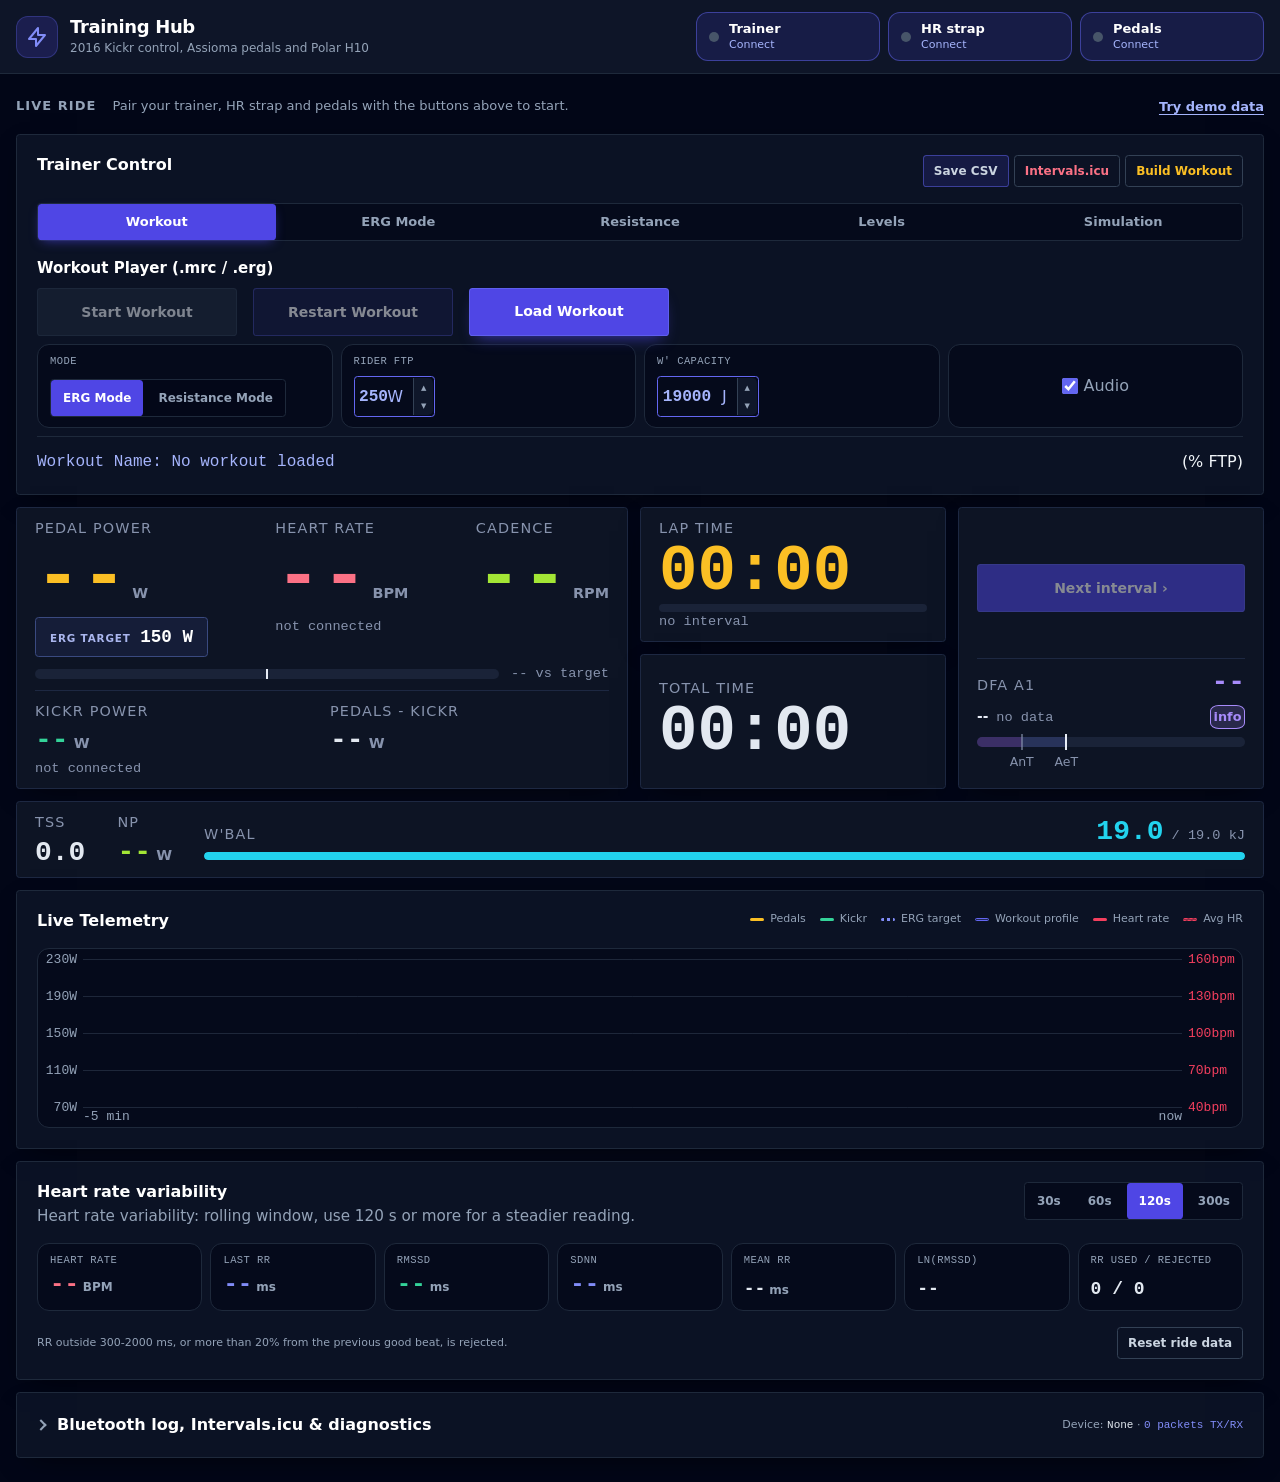
==== commit d55470a3: "UI - New layout for workout mode" ====
--- a/index.html
+++ b/index.html
@@ -141,10 +141,18 @@
             aria-label="Trainer mode"
           >
             <button
+              id="tab-workout"
+              type="button"
+              class="mode-tab-button mode-tab-button--active"
+              aria-pressed="false"
+            >
+              Workout
+            </button>
+            <button
               id="tab-erg"
               type="button"
-              class="mode-tab-button mode-tab-button--active"
-              aria-pressed="true"
+              class="mode-tab-button"
+              aria-pressed="false"
             >
               ERG Mode
             </button>
@@ -172,18 +180,10 @@
             >
               Simulation
             </button>
-            <button
-              id="tab-workout"
-              type="button"
-              class="mode-tab-button"
-              aria-pressed="false"
-            >
-              Workout
-            </button>
           </div>
 
           <!-- TAB 1: ERG MODE -->
-          <div id="panel-erg" class="mode-panel">
+          <div id="panel-erg" class="mode-panel is-hidden">
             <div>
               <h3 class="mode-panel-title">Constant Wattage (ERG)</h3>
             </div>
@@ -498,15 +498,12 @@
             </button>
           </div>
           <!-- TAB 5: WORKOUT (moved from its own card; all IDs unchanged) -->
-          <div id="panel-workout" class="mode-panel is-hidden">
+          <div id="panel-workout" class="mode-panel">
             <div class="card-header">
               <div class="card-heading-group">
                 <h3 id="workoutTitle" class="mode-panel-title">
                   Workout Player (.mrc / .erg)
                 </h3>
-                <p id="workoutTitleDisplay" class="card-subtitle">
-                  No workout loaded
-                </p>
               </div>
             </div>
 
@@ -525,7 +522,7 @@
                 class="button button--ghost button--small"
                 disabled
               >
-                Stop &amp; reset
+                Restart Workout
               </button>
               <label
                 id="workoutFileLabel"
@@ -542,6 +539,33 @@
             </div>
 
             <div class="stat-grid">
+              <div class="stat-tile">
+                <label class="stat-label">Mode</label>
+                <div class="workout-mode-controls">
+                  <div
+                    class="toggle-group"
+                    role="group"
+                    aria-label="Workout mode"
+                  >
+                    <button
+                      id="btnModeErg"
+                      type="button"
+                      class="toggle-button toggle-button--active"
+                      aria-pressed="true"
+                    >
+                      ERG Mode
+                    </button>
+                    <button
+                      id="btnModeRes"
+                      type="button"
+                      class="toggle-button"
+                      aria-pressed="false"
+                    >
+                      Resistance Mode
+                    </button>
+                  </div>
+                </div>
+              </div>
               <div class="stat-tile stat-tile--with-input">
                 <div class="form-field">
                   <label class="stat-label" for="ftpInput">RIDER FTP</label>
@@ -618,34 +642,43 @@
             </div>
 
             <div class="workout-mode-row">
-              <div class="workout-mode-controls">
-                <span class="workout-mode-label">Mode:</span>
-                <div
-                  class="toggle-group"
-                  role="group"
-                  aria-label="Workout mode"
-                >
-                  <button
-                    id="btnModeErg"
-                    type="button"
-                    class="toggle-button toggle-button--active"
-                    aria-pressed="true"
-                  >
-                    ERG Mode
-                  </button>
-                  <button
-                    id="btnModeRes"
-                    type="button"
-                    class="toggle-button"
-                    aria-pressed="false"
-                  >
-                    Resistance Mode
-                  </button>
-                </div>
-              </div>
+              <!-- <div class="workout-mode-controls"> -->
+              <!--   <span class="workout-mode-label">Mode:</span> -->
+              <!--   <div -->
+              <!--     class="toggle-group" -->
+              <!--     role="group" -->
+              <!--     aria-label="Workout mode" -->
+              <!--   > -->
+              <!--     <button -->
+              <!--       id="btnModeErg" -->
+              <!--       type="button" -->
+              <!--       class="toggle-button toggle-button--active" -->
+              <!--       aria-pressed="true" -->
+              <!--     > -->
+              <!--       ERG Mode -->
+              <!--     </button> -->
+              <!--     <button -->
+              <!--       id="btnModeRes" -->
+              <!--       type="button" -->
+              <!--       class="toggle-button" -->
+              <!--       aria-pressed="false" -->
+              <!--     > -->
+              <!--       Resistance Mode -->
+              <!--     </button> -->
+              <!--   </div> -->
+              <!-- </div> -->
+
+              <p
+                id="workoutTitleDisplay"
+                class="card-subtitle workout-name-display"
+              >
+                <span>Workout Name: </span>
+                No workout loaded
+              </p>
+
               <span id="workoutModeDisplay" class="workout-mode-display"
-                >ERG (% FTP)</span
-              >
+              <!--   >ERG (% FTP)</span -->
+              <!-- > -->
             </div>
           </div>
         </section>
@@ -782,17 +815,16 @@
           </article>
 
           <!-- Normalised Power + DFA a1 gauge -->
-          <article class="cockpit-tile cockpit-tile--hr">
-            <span class="metric-label">NP</span>
+          <article class="cockpit-tile cockpit-tile--right">
             <div class="metric-reading">
-              <div class="metric-group">
-                <span
-                  id="npDisplay"
-                  class="metric-value metric-value--hero-sm metric-value--lime"
-                  >--</span
-                >
-                <span class="metric-unit">W</span>
-              </div>
+              <button
+                id="btnNextInterval"
+                type="button"
+                class="button button--primary button--block"
+                disabled
+              >
+                Next interval ›
+              </button>
             </div>
 
             <div class="dfa">
@@ -860,6 +892,17 @@
               <span id="tssDisplay" class="metric-value metric-value--medium"
                 >0.0</span
               >
+            </div>
+            <div class="strip-item">
+              <span class="metric-label">NP</span>
+              <span class="strip-item-value">
+                <span
+                  id="npDisplay"
+                  class="metric-value metric-value--medium metric-value--lime"
+                  >---</span
+                >
+                <span class="metric-unit">W</span>
+              </span>
             </div>
             <div class="strip-item strip-item--wbal">
               <div class="wbal-head">
--- a/src/styles/styles.css
+++ b/src/styles/styles.css
@@ -1210,14 +1210,14 @@
          WORKOUT PLAYER
          ============================================================ */
 .workout-primary-actions {
-  display: grid;
-  grid-template-columns: 1fr 1fr 1fr;
+  display: flex;
   gap: 1rem;
 }
 
 .workout-primary-actions .button {
   min-height: 3rem;
   font-size: 0.875rem;
+  min-width: 200px;
 }
 
 .file-picker-button {
@@ -1242,7 +1242,7 @@
 
 .stat-grid {
   display: grid;
-  grid-template-columns: repeat(3, minmax(0, 1fr));
+  grid-template-columns: repeat(4, minmax(0, 1fr));
   gap: 0.5rem;
 }
 
@@ -1269,6 +1269,7 @@
   letter-spacing: 0.04em;
   line-height: 1.3;
   color: var(--color-text-secondary);
+  text-transform: uppercase;
 }
 
 .stat-reading {
@@ -1330,10 +1331,10 @@
   color: var(--color-text-secondary);
 }
 
-.workout-mode-display {
+.workout-name-display {
   font-family: var(--font-mono);
-  font-size: 0.75rem;
-  color: var(--color-brand-text);
+  font-size: 1rem;
+  color: var(--color-brand-text-light);
 }
 
 /* ============================================================
--- a/src/styles/cockpit.css
+++ b/src/styles/cockpit.css
@@ -48,7 +48,7 @@
 .cockpit-tile--cadence {
   grid-area: cadence;
 }
-.cockpit-tile--hr {
+.cockpit-tile--right {
   grid-area: hr;
 }
 .cockpit-strip {
@@ -91,6 +91,9 @@
   font-size: 0.9rem;
   color: var(--ck-muted);
   white-space: nowrap;
+}
+.cockpit-tile--right .metric-reading {
+  height: 100%;
 }
 .metric-reading {
   display: flex;
@@ -268,7 +271,7 @@
 }
 
 /* ---------- Heart rate + DFA gauge ---------- */
-.cockpit-tile--hr {
+.cockpit-tile--right {
   justify-content: space-between;
 }
 .dfa {
@@ -433,7 +436,7 @@
 } /* ---------- Slow-metrics strip ---------- */
 .cockpit-strip {
   display: grid;
-  grid-template-columns: repeat(1, auto) 1fr;
+  grid-template-columns: repeat(2, auto) 1fr;
   gap: 32px;
   align-items: center;
 }
@@ -468,7 +471,7 @@
     min-height: 0;
   }
   .cockpit-strip {
-    grid-template-columns: repeat(3, auto);
+    grid-template-columns: repeat(2, auto);
     gap: 16px 24px;
   }
   .strip-item--wbal {
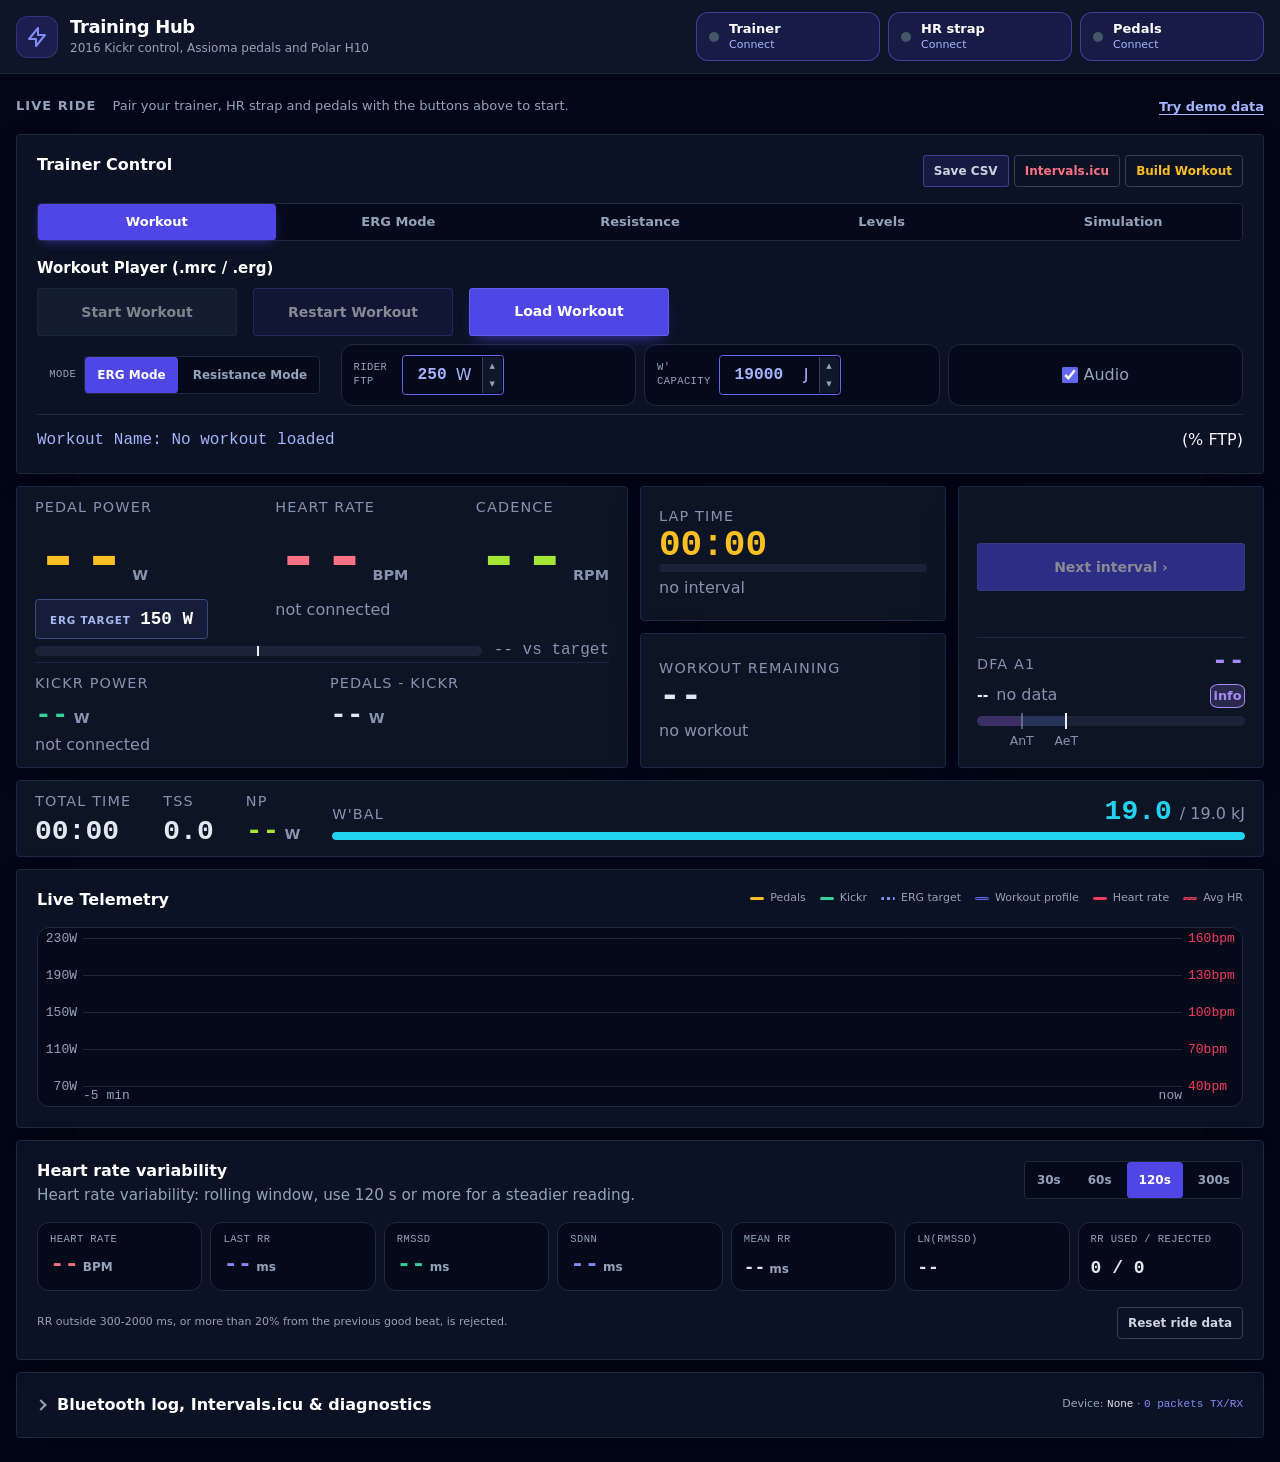
==== commit f303de45: "UI - Improved cockpit and added workout remaining" ====
--- a/index.html
+++ b/index.html
@@ -539,7 +539,7 @@
             </div>
 
             <div class="stat-grid">
-              <div class="stat-tile">
+              <div class="form-field">
                 <label class="stat-label">Mode</label>
                 <div class="workout-mode-controls">
                   <div
@@ -793,25 +793,31 @@
             <div class="metric-reading">
               <span
                 id="intervalTimeDisplay"
-                class="metric-value metric-value--xl metric-value--amber"
+                class="metric-value metric-value--large metric-value--amber"
                 >00:00</span
               >
             </div>
             <div class="progress-bar" aria-hidden="true">
               <div id="intervalProgressFill" class="progress-bar-fill"></div>
             </div>
-            <span id="intervalSub" class="metric-note">no interval</span>
+            <div class="metric-group">
+              <span id="intervalSubNote" class= "metric-note"></span>
+              <span id="intervalSub" class="metric-note metric-value--small">no interval</span>
+            </div>
           </article>
 
           <!-- Total Time -->
-          <article class="cockpit-tile cockpit-tile--cadence">
-            <span class="metric-label">Total Time</span>
+          <article class="cockpit-tile cockpit-tile--workout">
+            <span class="metric-label">Workout remaining</span>
             <div class="metric-reading">
-              <span id="totalTimeDisplay" class="metric-value metric-value--xl"
-                >--</span
-              >
-            </div>
-            <span id="cadenceSub" class="metric-note is-hidden">&nbsp;</span>
+              <span id="workoutRemainingDisplay"
+                    class="metric-value metric-value--large">--</span>
+            </div>
+            <div class="metric-group">
+              <span id="workoutRemainingSubNote" class="metric-note metric-value--small"></span>
+              <span id="workoutRemainingSub" class="metric-note">no workout</span>
+            </div>
+            <!-- <span id="cadenceSub" class="metric-note is-hidden">&nbsp;</span> -->
           </article>
 
           <!-- Normalised Power + DFA a1 gauge -->
@@ -887,6 +893,15 @@
 
           <!-- Slow metrics strip -->
           <div class="cockpit-strip">
+            <div class="strip-item">
+
+            <span class="metric-label">Total Time</span>
+            <div class="metric-reading">
+              <span id="totalTimeDisplay" class="metric-value metric-value--medium"
+                >--</span>
+            </div>
+
+            </div>
             <div class="strip-item">
               <span class="metric-label">TSS</span>
               <span id="tssDisplay" class="metric-value metric-value--medium"
--- a/src/styles/styles.css
+++ b/src/styles/styles.css
@@ -587,7 +587,6 @@
 
 .metric-note {
   min-height: 1rem;
-  font-family: var(--font-mono);
   font-size: 0.6875rem;
   line-height: 1.4;
   color: var(--color-text-secondary);
@@ -1171,7 +1170,9 @@
 
 .form-field {
   display: flex;
-  flex-direction: column;
+  flex-direction: row;
+  justify-content: center;
+  align-items: center;
   gap: 0.5rem;
   min-width: 0;
 }
--- a/src/styles/cockpit.css
+++ b/src/styles/cockpit.css
@@ -45,7 +45,8 @@
 .cockpit-tile--interval {
   grid-area: interval;
 }
-.cockpit-tile--cadence {
+.cockpit-tile--cadence,
+.cockpit-tile-workout {
   grid-area: cadence;
 }
 .cockpit-tile--right {
@@ -83,7 +84,7 @@
   letter-spacing: 0;
 }
 .metric-note {
-  font-size: 0.85rem;
+  font-size: 1rem;
   color: var(--ck-muted);
   white-space: nowrap;
 }
@@ -91,6 +92,9 @@
   font-size: 0.9rem;
   color: var(--ck-muted);
   white-space: nowrap;
+}
+.metric-group {
+  margin-top: 0.25rem;
 }
 .cockpit-tile--right .metric-reading {
   height: 100%;
@@ -246,7 +250,8 @@
 
 /* ---------- Interval / progress bars ---------- */
 .cockpit-tile--interval,
-.cockpit-tile--cadence {
+.cockpit-tile--cadence,
+.cockpit-tile--workout {
   justify-content: center;
 }
 
@@ -436,7 +441,7 @@
 } /* ---------- Slow-metrics strip ---------- */
 .cockpit-strip {
   display: grid;
-  grid-template-columns: repeat(2, auto) 1fr;
+  grid-template-columns: repeat(3, auto) 1fr;
   gap: 32px;
   align-items: center;
 }
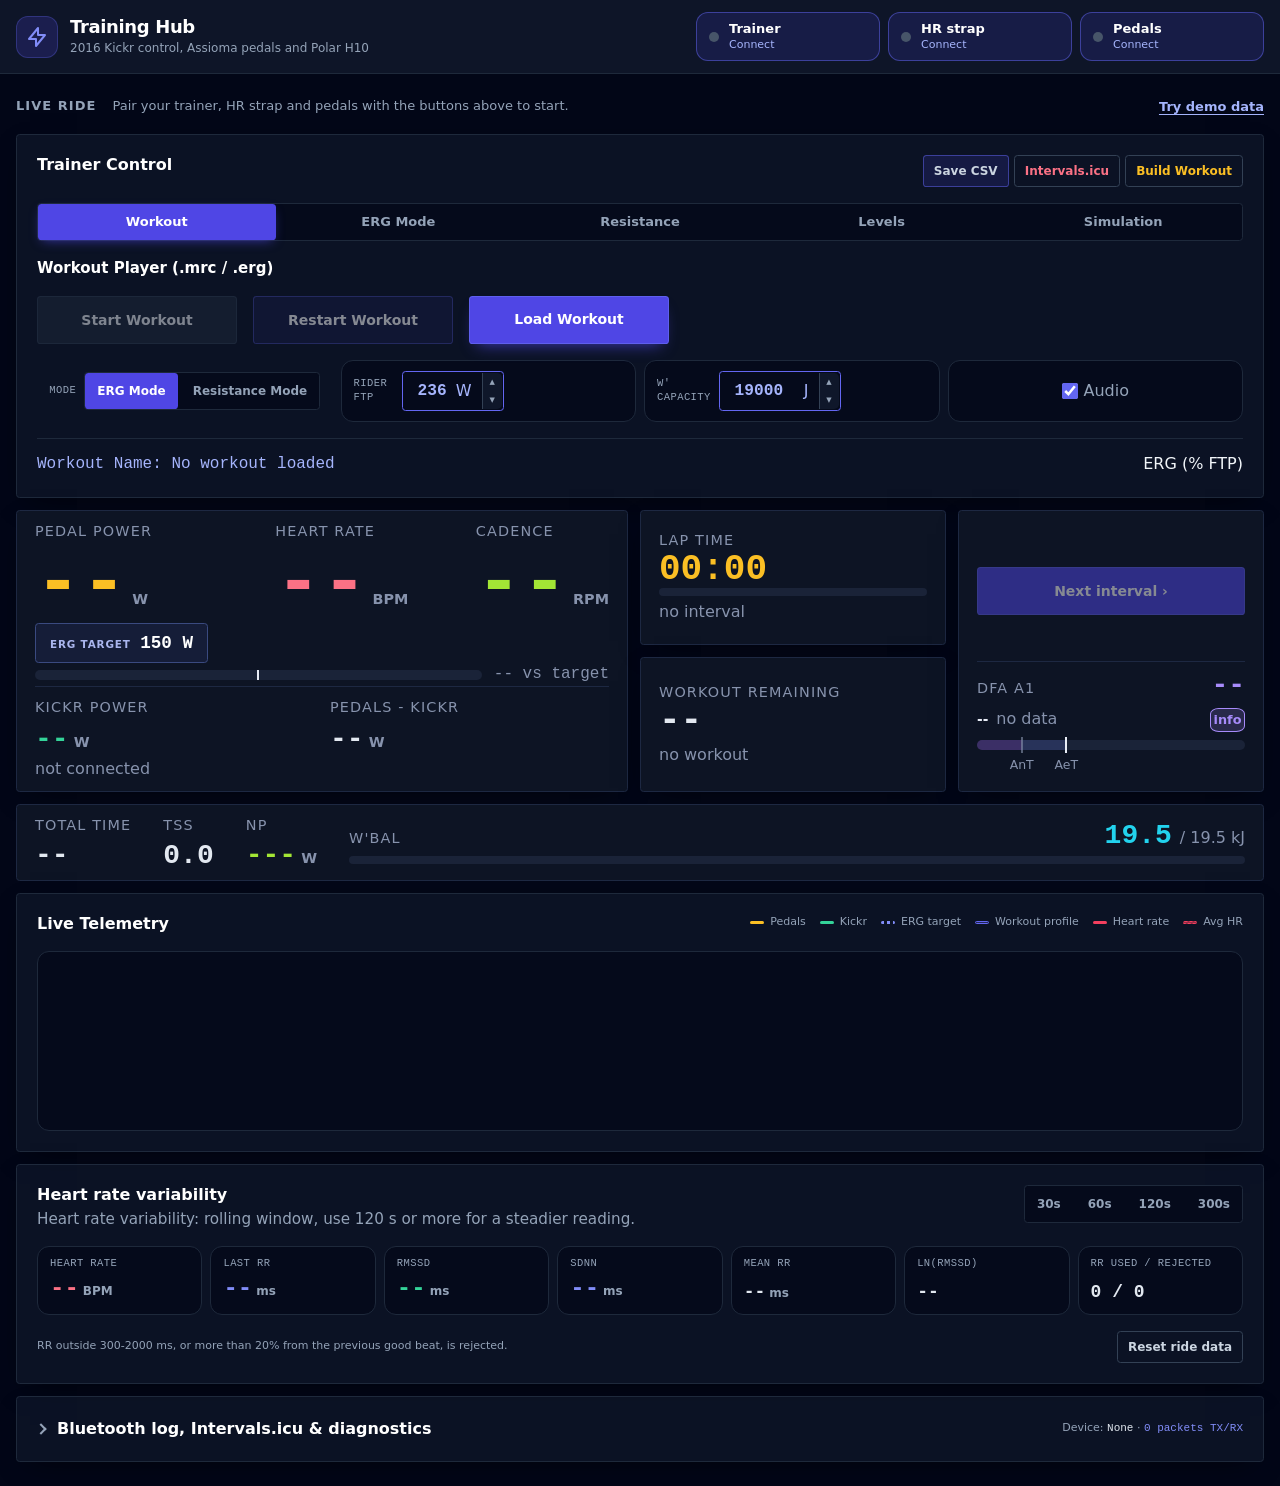
==== commit 0ee94223: "Fix - moved workout-builder to the latest version" ====
--- a/index.html
+++ b/index.html
@@ -121,7 +121,7 @@
               >
                 Intervals.icu
               </button>
-              <a href="./workout.html">
+              <a href="./workout-builder.html">
                 <button
                   id="btn-workout-builder"
                   type="button"
--- a/src/styles/styles.css
+++ b/src/styles/styles.css
@@ -862,7 +862,7 @@
 .mode-panel {
   display: flex;
   flex-direction: column;
-  gap: 0.5rem;
+  gap: 1rem;
 }
 
 .mode-panel-title {
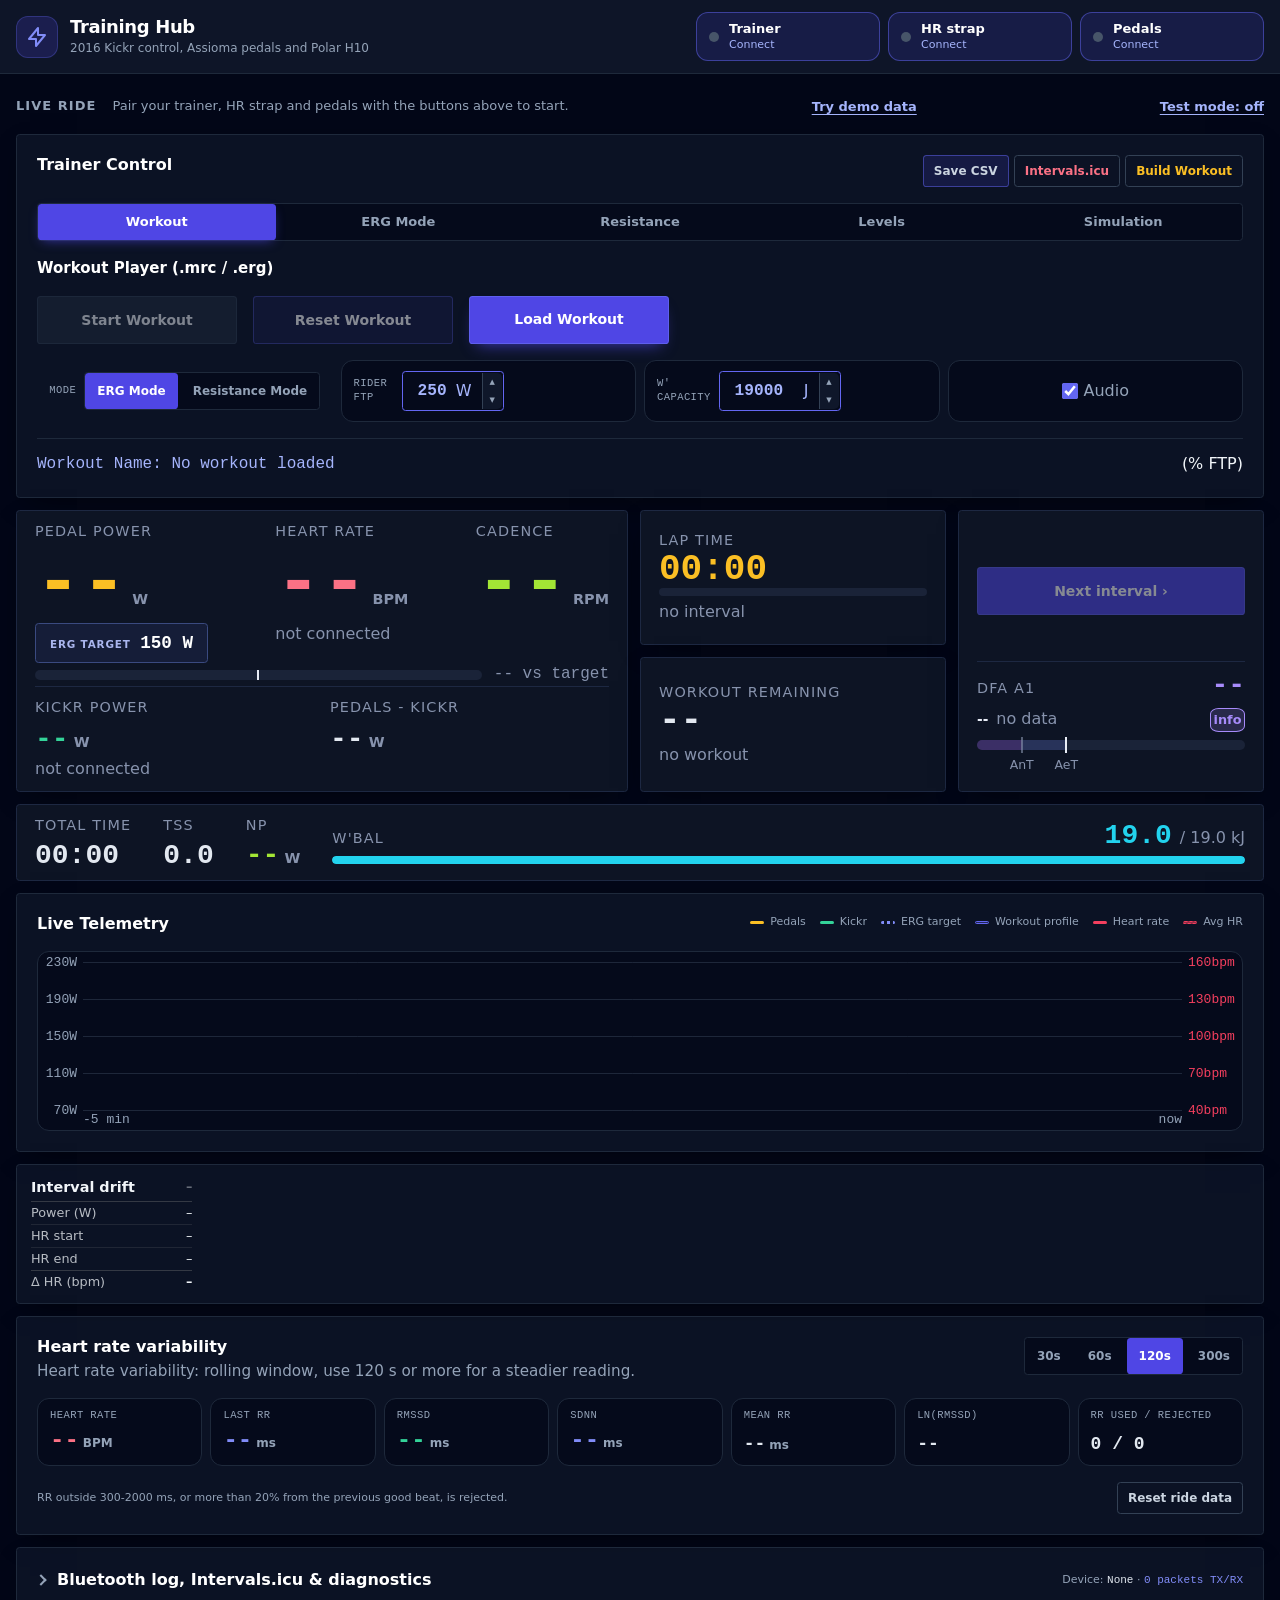
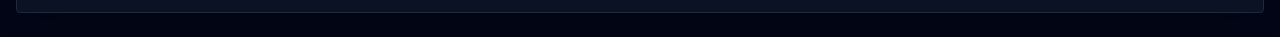
==== commit 8b73116f: "Feature - interval drift" ====
--- a/index.html
+++ b/index.html
@@ -95,6 +95,9 @@
           >
           <button id="btn-demo" type="button" class="link-button">
             Try demo data
+          </button>
+          <button id="btn-test-mode" type="button" class="link-button">
+            Test mode: off
           </button>
         </p>
       </div>
@@ -421,9 +424,9 @@
                       type="button"
                       tabindex="-1"
                       onclick="
-                        document.getElementById('simWeightInput').stepUp();
+                        document.getElementById('simCrrInput').stepUp();
                         document
-                          .getElementById('simWeightInput')
+                          .getElementById('simCrrInput')
                           .dispatchEvent(new Event('input'));
                       "
                     >
@@ -433,9 +436,9 @@
                       type="button"
                       tabindex="-1"
                       onclick="
-                        document.getElementById('simWeightInput').stepDown();
+                        document.getElementById('simCrrInput').stepDown();
                         document
-                          .getElementById('simWeightInput')
+                          .getElementById('simCrrInput')
                           .dispatchEvent(new Event('input'));
                       "
                     >
@@ -445,11 +448,11 @@
                 </div>
               </div>
             </div>
-            <div class="form-field">
+            <div class="form-field form-field--simulation">
               <label class="form-label" for="gradeSlider"
                 >Gradient / Slope (%)</label
               >
-              <div class="target-stepper">
+              <div class="target-stepper target-stepper--simulation">
                 <button
                   type="button"
                   class="stepper-button"
@@ -472,7 +475,7 @@
                   +0.5
                 </button>
               </div>
-              <div class="slider-block">
+              <div class="slider-block slider-block--simulation">
                 <input
                   type="range"
                   id="gradeSlider"
@@ -522,7 +525,7 @@
                 class="button button--ghost button--small"
                 disabled
               >
-                Restart Workout
+                Reset Workout
               </button>
               <label
                 id="workoutFileLabel"
@@ -1002,7 +1005,10 @@
           aria-label="Training Data: Power, Workout Profile, and Heart Rate"
         ></canvas>
       </section>
-
+      <!-- Interval drift -->
+      <section class="dashboard-card dashboard-card--compact" aria-labelledby="driftTitle">
+        <div id="driftTable" class="drift-scroll"></div>
+      </section>
       <!-- 4. Heart rate variability -->
       <section class="dashboard-card" aria-labelledby="hrvTitle">
         <div class="card-header">
--- a/src/styles/styles.css
+++ b/src/styles/styles.css
@@ -884,6 +884,10 @@
   gap: 0.75rem;
 }
 
+.target-stepper--simulation {
+  width: 90%;
+}
+
 .stepper-button {
   width: 3rem;
   height: 2.5rem;
@@ -938,6 +942,9 @@
   display: flex;
   flex-direction: column;
 }
+.slider-block--simulation {
+  width: 90%;
+}
 
 .range-slider {
   --slider-fill: 50%;
@@ -1177,6 +1184,10 @@
   min-width: 0;
 }
 
+.form-field--simulation {
+  flex-direction: column;
+}
+
 .form-label {
   font-size: 0.75rem;
   font-weight: 600;
@@ -1885,3 +1896,75 @@
     transition-duration: 0.01ms !important;
   }
 }
+/* Interval Drift  */
+.drift-scroll {
+  overflow-x: auto;
+}
+.drift-table {
+  width: auto;
+  border-collapse: collapse;
+  font-size: 0.85rem;
+  line-height: 1.25;
+  font-variant-numeric: tabular-nums;
+}
+.drift-table th,
+.drift-table td {
+  padding: 4px 0 4px 18px;
+  text-align: right;
+  white-space: nowrap;
+  border-top: 1px solid rgba(128, 128, 128, 0.18);
+}
+.drift-table thead th {
+  border-top: 0;
+  border-bottom: 1px solid rgba(128, 128, 128, 0.35);
+  padding-bottom: 5px;
+}
+.drift-table th[scope="row"] {
+  padding-left: 0;
+  padding-right: 8px;
+  text-align: left;
+  font-weight: 500;
+  opacity: 0.75;
+}
+.drift-table td {
+  min-width: 3.6rem;
+}
+.drift-table small {
+  display: inline;
+  margin-left: 5px;
+  font-weight: 400;
+  font-size: 0.75em;
+  opacity: 0.6;
+}
+.drift-delta {
+  font-weight: 700;
+}
+.drift-table tbody tr:last-child th,
+.drift-table tbody tr:last-child td {
+  border-top-color: rgba(128, 128, 128, 0.35);
+}
+.drift-empty {
+  opacity: 0.6;
+  margin: 0;
+  font-size: 0.85rem;
+}
+.dashboard-card.dashboard-card--compact {
+  padding: 10px 14px;
+}
+.drift-table {
+  font-size: 0.8rem;
+}
+.drift-table th,
+.drift-table td {
+  padding-top: 3px;
+  padding-bottom: 3px;
+}
+.drift-table .drift-title {
+  text-align: left;
+  padding-left: 0;
+  font-size: 0.9rem;
+  font-weight: 700;
+}
+.drift-table .drift-wait {
+  opacity: 0.4;
+}
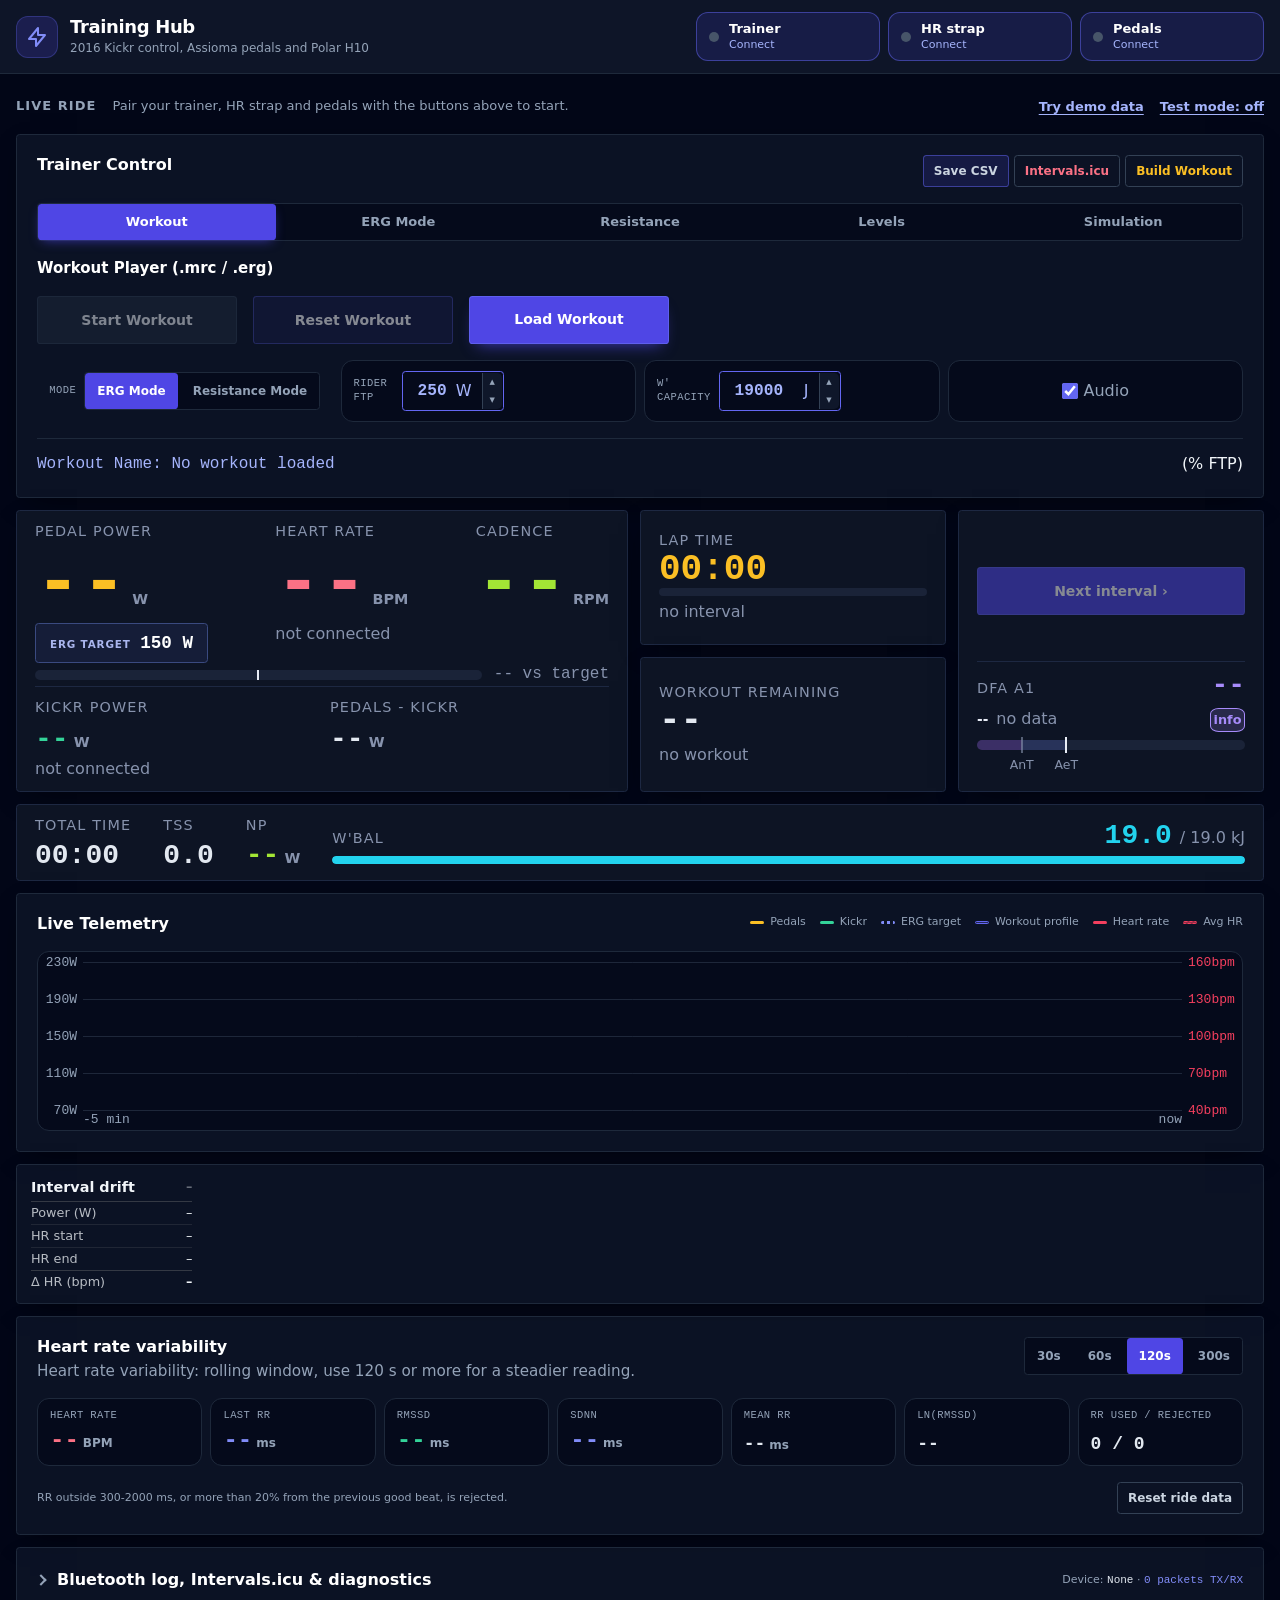
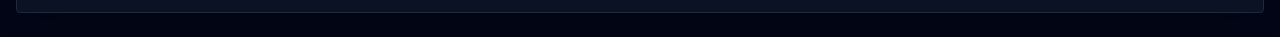
==== commit dd7ba705: "Fix - Test mode button disappearing" ====
--- a/index.html
+++ b/index.html
@@ -96,10 +96,11 @@
           <button id="btn-demo" type="button" class="link-button">
             Try demo data
           </button>
+        </p>
+
           <button id="btn-test-mode" type="button" class="link-button">
             Test mode: off
           </button>
-        </p>
       </div>
 
       <!-- 2. Controls: what the rider changes during a session -->
